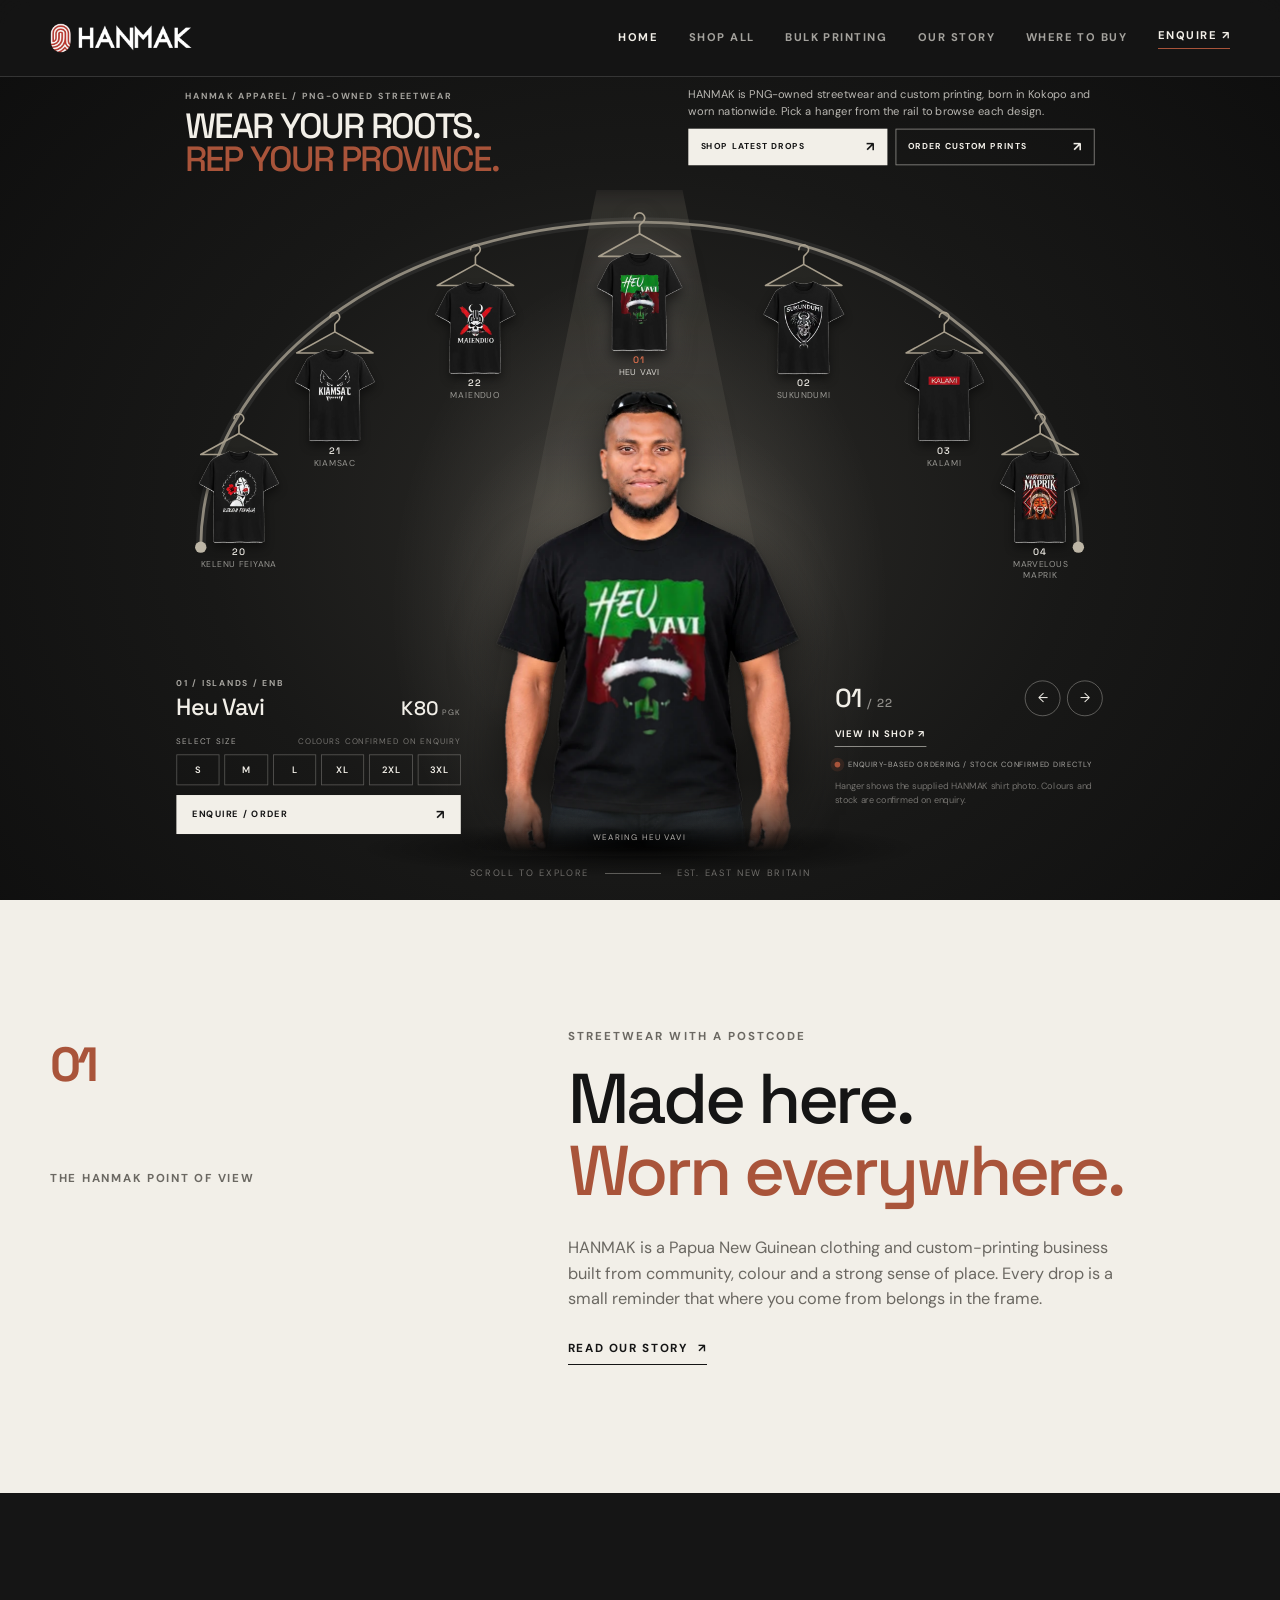
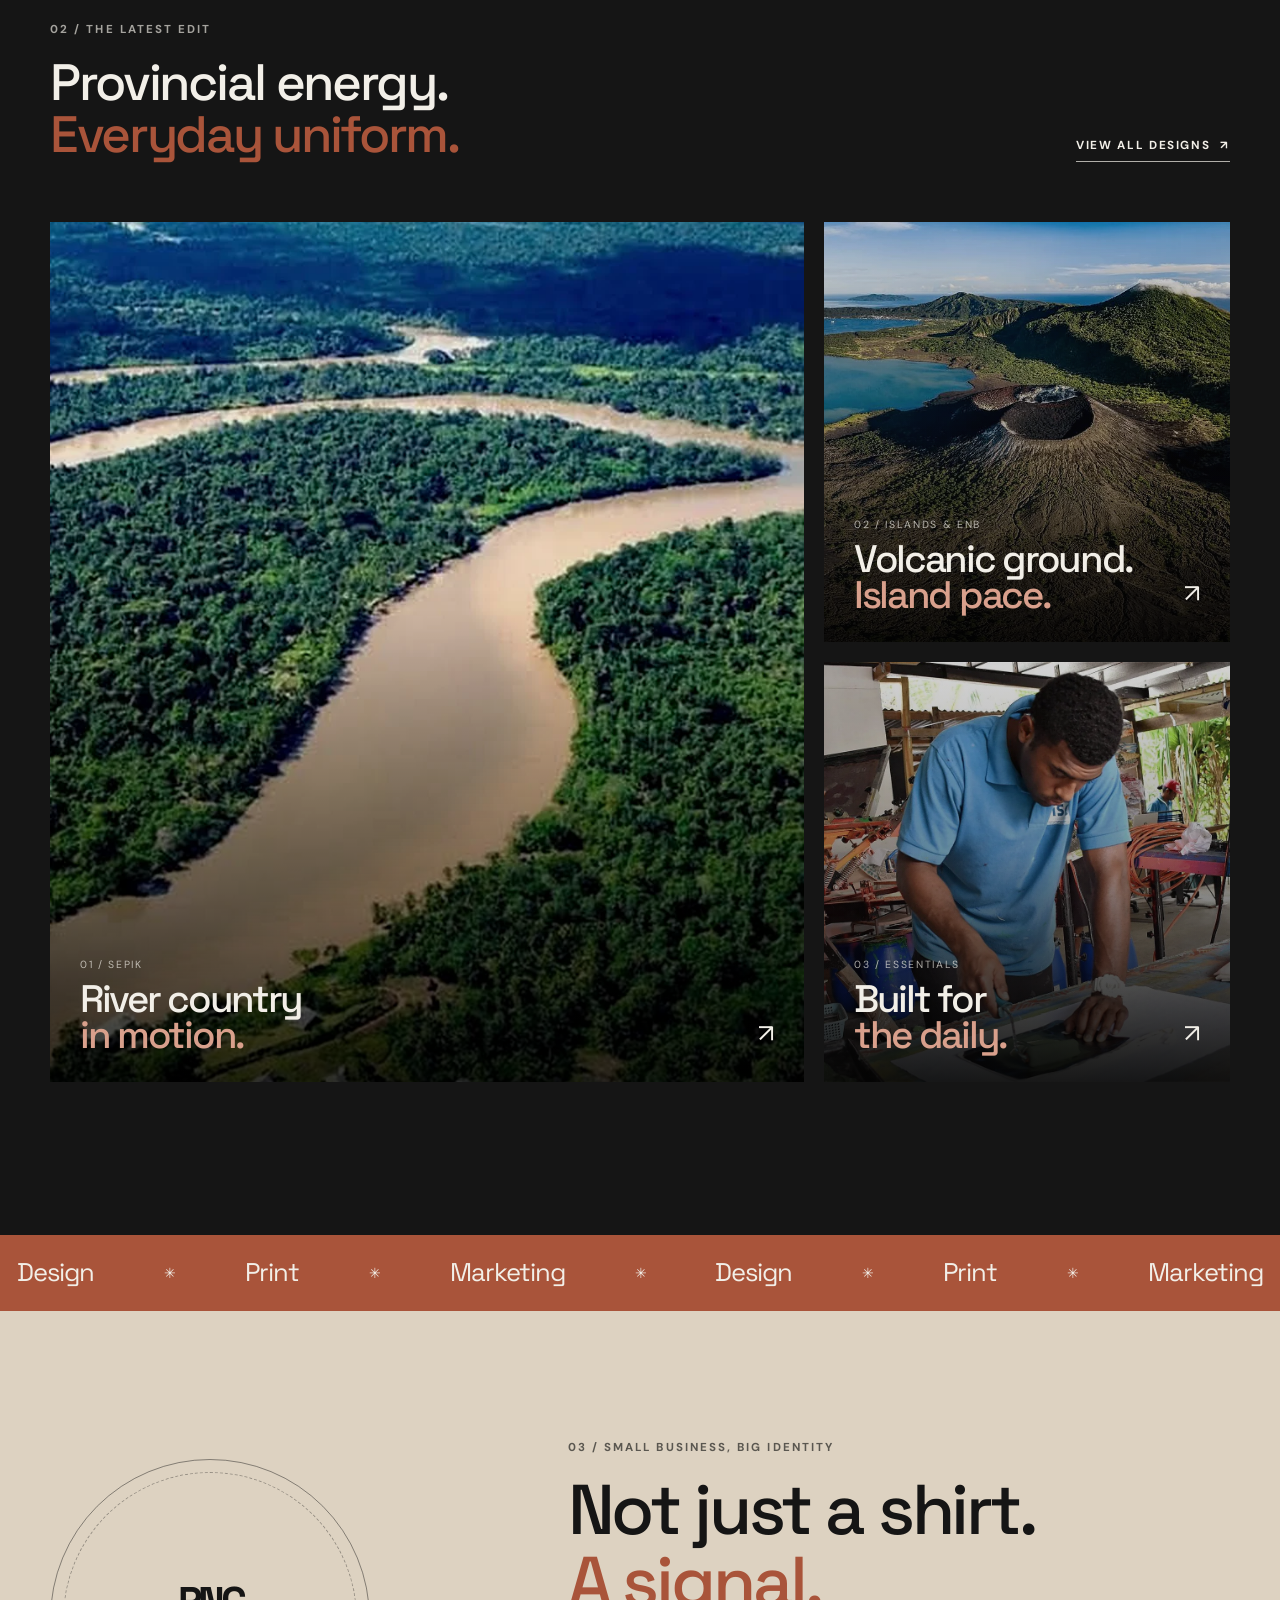
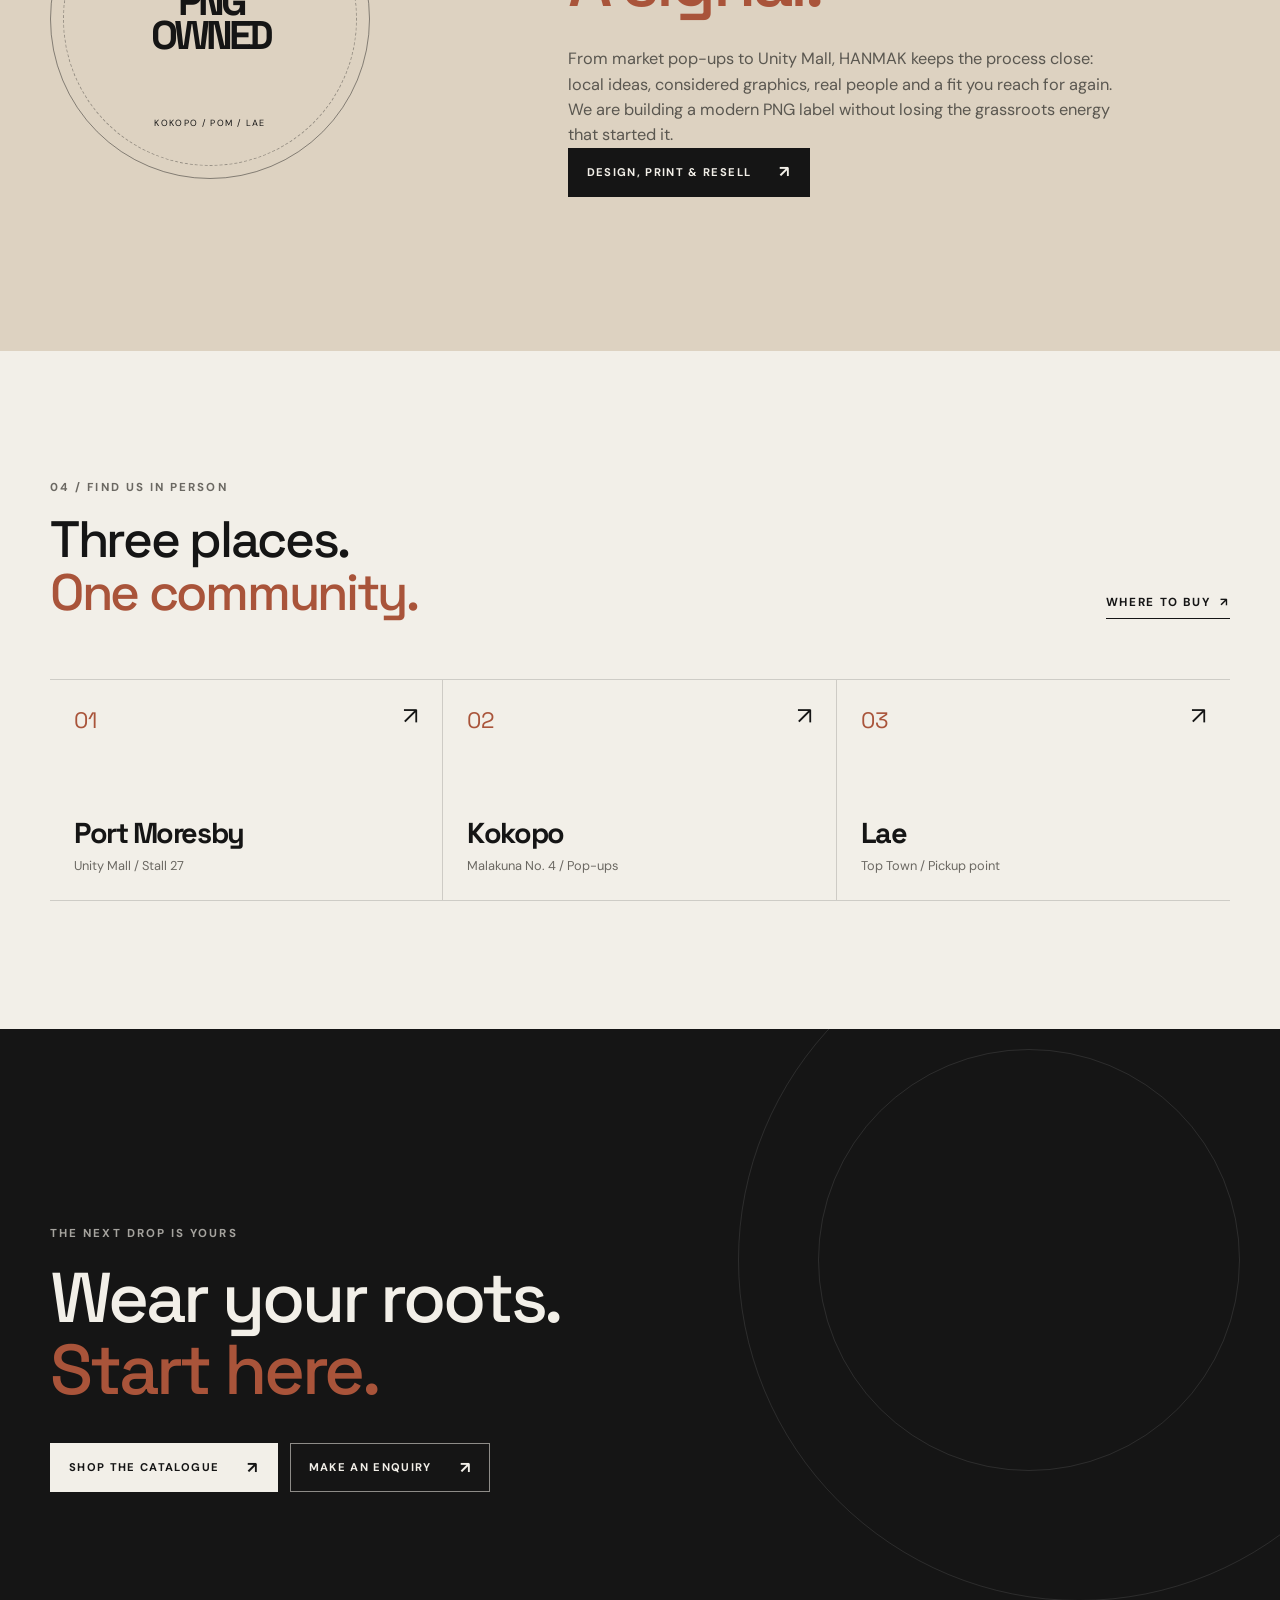
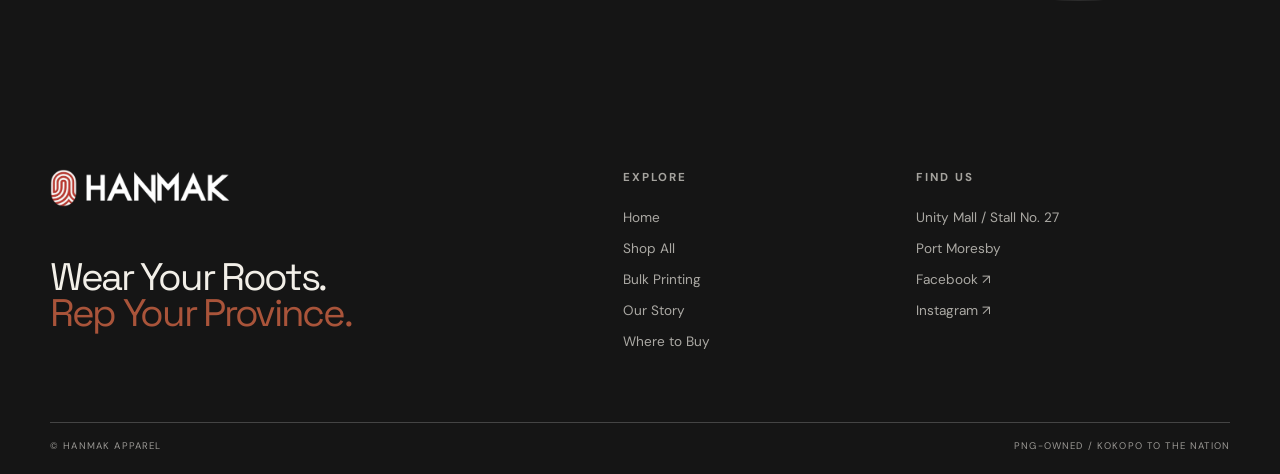
==== index.html @ 536da586 "Add files via upload" ====
<!doctype html>
<html lang="en">
<head>
  <meta charset="utf-8">
  <meta name="viewport" content="width=device-width, initial-scale=1">
  <title>HANMAK Apparel — Wear Your Roots</title>
  <meta name="description" content="HANMAK Apparel — PNG-owned streetwear and custom printing. Wear Your Roots. Rep Your Province.">
  <meta property="og:site_name" content="HANMAK Apparel"><meta property="og:type" content="website"><meta property="og:locale" content="en"><meta property="og:title" content="HANMAK Apparel — Wear Your Roots"><meta property="og:description" content="HANMAK Apparel — PNG-owned streetwear and custom printing. Wear Your Roots. Rep Your Province."><meta name="twitter:card" content="summary"><meta name="twitter:title" content="HANMAK Apparel — Wear Your Roots"><meta name="twitter:description" content="HANMAK Apparel — PNG-owned streetwear and custom printing. Wear Your Roots. Rep Your Province."><meta name="theme-color" content="#151515">
  <link rel="preconnect" href="https://fonts.googleapis.com">
  <link rel="preconnect" href="https://fonts.gstatic.com" crossorigin>
  <link href="https://fonts.googleapis.com/css2?family=DM+Sans:wght@400;500;600;700&family=Space+Grotesk:wght@400;500;600;700&display=swap" rel="stylesheet">
  <link rel="icon" type="image/png" href="images/hanmak-icon.png">
  <link rel="apple-touch-icon" href="images/hanmak-icon.png">
  <link rel="stylesheet" href="styles.css">
</head>
<body data-page="home">
  <div data-site-header></div>
  <main>
    <section class="sr-hero" data-sr-hero aria-labelledby="sr-title">
      <div class="sr-wrap">
        <div class="sr-stage">
          <div class="sr-top">
            <div class="sr-brand">
              <p class="eyebrow eyebrow-light">HANMAK Apparel / PNG-owned streetwear</p>
              <h1 id="sr-title" class="sr-title">Wear your roots.<em>Rep your province.</em></h1>
            </div>
            <div class="sr-intro">
              <p>HANMAK is PNG-owned streetwear and custom printing, born in Kokopo and worn nationwide. Pick a hanger from the rail to browse each design.</p>
              <div class="sr-ctas">
                <a class="button button-light" href="shop.html">Shop Latest Drops <span>↗</span></a>
                <a class="button button-ghost-light" href="services.html">Order Custom Prints <span>↗</span></a>
              </div>
            </div>
          </div>

          <div class="sr-room">
            <div class="sr-cone" aria-hidden="true"></div>
            <div class="sr-spot" data-sr-spot aria-hidden="true"></div>
            <svg class="sr-rail" viewBox="0 0 1200 820" aria-hidden="true" focusable="false"><path class="sr-rail-glow" d="M60 440A540 400 0 0 1 1140 440"/><path class="sr-rail-bar" d="M60 440A540 400 0 0 1 1140 440"/><circle cx="60" cy="440" r="7"/><circle cx="1140" cy="440" r="7"/></svg>
            <div class="sr-floor" aria-hidden="true"></div>
            <div class="sr-arch-frame" aria-hidden="true"></div>
            <div class="sr-arch" data-sr-arch>
              <img src="images/model/hanmak-model-front.webp" alt="HANMAK model standing in a plain black t-shirt" class="is-on is-top" width="900" height="957" fetchpriority="high" decoding="async">
              <img alt="" width="900" height="957" decoding="async">
              <svg class="sr-wear" data-sr-wear viewBox="0 0 900 957" preserveAspectRatio="xMidYMax meet" aria-hidden="true" focusable="false"><defs><mask id="sr-tee-mask" maskUnits="userSpaceOnUse" x="0" y="0" width="900" height="957"><image href="images/model/tee-mask.webp" x="0" y="0" width="900" height="957"/></mask></defs><g mask="url(#sr-tee-mask)"><rect data-sr-fill x="0" y="236" width="900" height="650" fill="#111"/><image data-sr-art x="0" y="0" width="560" height="641" preserveAspectRatio="xMidYMin meet"/></g><image href="images/model/tee-shade.webp" x="0" y="0" width="900" height="957" class="sr-wear-shade"/></svg>
              <div class="sr-arch-shade" aria-hidden="true"></div>
              <p class="sr-arch-caption" data-sr-caption>Editorial model / shirt preview pending</p>
            </div>

            <div class="sr-hangers" data-sr-hangers role="group" aria-label="HANMAK shirt rail. Use the left and right arrow keys to move between designs."></div>

            <div class="sr-panel" aria-live="polite">
              <p class="eyebrow eyebrow-light sr-panel-eyebrow"><span data-sr-number>01</span> / <span data-sr-category>ISLANDS / ENB</span></p>
              <div class="sr-panel-row"><h2 data-sr-name>Heu Vavi</h2><p class="sr-price"><strong data-sr-price>K80</strong><small>PGK</small></p></div>
              <div class="sr-sizes-head"><span id="sr-size-label">Select size</span><span class="sr-colour-note" data-sr-colours>Colours confirmed on enquiry</span></div>
              <div class="sr-sizes" data-sr-sizes role="group" aria-labelledby="sr-size-label">
                <button type="button" aria-pressed="false">S</button><button type="button" aria-pressed="false">M</button><button type="button" aria-pressed="false">L</button><button type="button" aria-pressed="false">XL</button><button type="button" aria-pressed="false">2XL</button><button type="button" aria-pressed="false">3XL</button>
              </div>
              <a class="button button-light sr-enquire" data-sr-enquire href="contact.html#enquiry">Enquire / Order <span>↗</span></a>
              <p class="sr-msg" data-sr-msg role="status"></p>
            </div>

            <div class="sr-side">
              <div class="sr-nav">
                <p class="sr-count"><b data-sr-count>01</b> / <span data-sr-total>22</span></p>
                <div class="sr-nav-buttons"><button type="button" data-sr-prev aria-label="Previous design">←</button><button type="button" data-sr-next aria-label="Next design">→</button></div>
              </div>
              <a class="text-link text-link-light sr-shoplink" data-sr-shop href="shop.html?filter=islands">View in shop <span>↗</span></a>
              <div class="showcase-status"><span class="status-dot"></span><span>Enquiry-based ordering / stock confirmed directly</span></div>
              <p class="sr-note" data-sr-note>Hanger shows the supplied HANMAK shirt photo. Colours and stock are confirmed on enquiry.</p>
            </div>
          </div>
        </div>
      </div>
      <div class="sr-scroll"><span>Scroll to explore</span><span class="sr-scroll-line"></span><span>Est. East New Britain</span></div>
    </section>

    <section class="section section-cream intro-section">
      <div class="container intro-grid">
        <div class="section-kicker reveal from-left"><span>01</span><span>THE HANMAK POINT OF VIEW</span></div>
        <div class="intro-copy reveal from-right">
          <p class="eyebrow">Streetwear with a postcode</p>
          <h2 class="display display-lg">Made here.<br><em>Worn everywhere.</em></h2>
          <p>HANMAK is a Papua New Guinean clothing and custom-printing business built from community, colour and a strong sense of place. Every drop is a small reminder that where you come from belongs in the frame.</p>
          <a class="text-link" href="story.html">Read our story <span>↗</span></a>
        </div>
      </div>
    </section>

    <section class="section section-ink collection-section">
      <div class="container">
        <div class="section-head reveal from-left">
          <div><p class="eyebrow eyebrow-light">02 / The latest edit</p><h2 class="display display-md light">Provincial energy.<br><em>Everyday uniform.</em></h2></div>
          <a class="text-link text-link-light" href="shop.html">View all designs <span>↗</span></a>
        </div>
        <div class="collection-grid">
          <a class="collection-card collection-card-large reveal from-left" href="shop.html?filter=sepik">
            <div class="collection-image image-collection" style="background-image:url('images/photos/sepik-river.webp');background-position:50% 50%"></div>
            <div class="collection-label"><span>01 / Sepik</span><strong>River country<br><em>in motion.</em></strong><span class="arrow">↗</span></div>
          </a>
          <a class="collection-card reveal from-right" href="shop.html?filter=islands">
            <div class="collection-image image-islands"></div>
            <div class="collection-label"><span>02 / Islands &amp; ENB</span><strong>Volcanic ground.<br><em>Island pace.</em></strong><span class="arrow">↗</span></div>
          </a>
          <a class="collection-card reveal from-right delay-1" href="shop.html?filter=everyday">
            <div class="collection-image image-everyday"></div>
            <div class="collection-label"><span>03 / Essentials</span><strong>Built for<br><em>the daily.</em></strong><span class="arrow">↗</span></div>
          </a>
        </div>
      </div>
    </section>

    <section class="service-ribbon" aria-label="HANMAK services">
      <div class="service-ribbon-track"><span>Design</span><i>✳</i><span>Print</span><i>✳</i><span>Marketing</span><i>✳</i><span>Design</span><i>✳</i><span>Print</span><i>✳</i><span>Marketing</span></div>
    </section>

    <section class="section section-sand manifesto-section">
      <div class="container manifesto-grid">
        <div class="manifesto-stamp reveal from-left"><span>PNG<br>OWNED</span><small>KOKOPO / POM / LAE</small></div>
        <div class="manifesto-copy reveal from-right"><p class="eyebrow">03 / Small business, big identity</p><h2 class="display display-lg">Not just a shirt.<br><em>A signal.</em></h2><p>From market pop-ups to Unity Mall, HANMAK keeps the process close: local ideas, considered graphics, real people and a fit you reach for again. We are building a modern PNG label without losing the grassroots energy that started it.</p><a class="button button-dark" href="services.html">Design, print &amp; resell <span>↗</span></a></div>
      </div>
    </section>

    <section class="section section-cream locations-preview">
      <div class="container">
        <div class="section-head reveal from-left"><div><p class="eyebrow">04 / Find us in person</p><h2 class="display display-md">Three places.<br><em>One community.</em></h2></div><a class="text-link" href="contact.html">Where to buy <span>↗</span></a></div>
        <div class="location-strip">
          <a href="contact.html#port-moresby" class="location-tile reveal from-left"><span class="location-number">01</span><strong>Port Moresby</strong><small>Unity Mall / Stall 27</small><span class="arrow">↗</span></a>
          <a href="contact.html#kokopo" class="location-tile reveal from-left delay-1"><span class="location-number">02</span><strong>Kokopo</strong><small>Malakuna No. 4 / Pop-ups</small><span class="arrow">↗</span></a>
          <a href="contact.html#lae" class="location-tile reveal from-left delay-2"><span class="location-number">03</span><strong>Lae</strong><small>Top Town / Pickup point</small><span class="arrow">↗</span></a>
        </div>
      </div>
    </section>

    <section class="cta-band">
      <div class="cta-band-noise"></div><div class="container cta-band-inner"><p class="eyebrow eyebrow-light reveal from-left">The next drop is yours</p><h2 class="display display-lg light reveal from-left delay-1">Wear your roots.<br><em>Start here.</em></h2><div class="hero-actions reveal from-left delay-2"><a class="button button-light" href="shop.html">Shop the catalogue <span>↗</span></a><a class="button button-ghost-light" href="contact.html#enquiry">Make an enquiry <span>↗</span></a></div></div>
    </section>
  </main>
  <div data-site-footer></div>
  <script src="script.js"></script>
</body>
</html>
---- styles.css ----
:root{--ink:#151515;--ink-soft:#232323;--cream:#f2efe8;--sand:#ddd2c1;--paper:#faf8f4;--muted:#726f69;--line:rgba(21,21,21,.16);--line-light:rgba(255,255,255,.2);--rust:#a9543a;--olive:#9ca687;--shadow:0 22px 60px rgba(17,17,17,.12);--sans:'DM Sans',Arial,sans-serif;--display:'Space Grotesk',Arial,sans-serif}*{box-sizing:border-box}html{scroll-behavior:smooth}body{margin:0;background:var(--cream);color:var(--ink);font-family:var(--sans);font-size:16px;line-height:1.55}body.no-scroll{overflow:hidden}a{color:inherit;text-decoration:none}button,input,textarea{font:inherit}button{cursor:pointer}p,h1,h2,h3{margin:0}h1,h2,h3{font-family:var(--display);line-height:1.02;letter-spacing:-.045em}.container{width:min(1180px,calc(100% - 64px));margin:0 auto}.section{padding:clamp(80px,10vw,150px) 0;overflow:hidden}.section-cream{background:var(--cream)}.section-sand{background:var(--sand)}.section-ink{background:var(--ink);color:var(--cream)}.light{color:var(--cream)}.display{font-family:var(--display);font-weight:500}.display em{font-style:normal;color:var(--rust)}.display-xl{font-size:clamp(3.4rem,8.2vw,7.8rem);line-height:.91}.display-lg{font-size:clamp(3rem,5.5vw,5.8rem)}.display-md{font-size:clamp(2.4rem,4vw,4.4rem)}.display-sm{font-size:clamp(2.1rem,3vw,3.3rem)}.eyebrow{font-size:.72rem;text-transform:uppercase;letter-spacing:.18em;font-weight:700;color:var(--muted)}.eyebrow-light{color:rgba(242,239,232,.65)}.section-kicker{display:flex;flex-direction:column;justify-content:space-between;height:160px;font-size:.72rem;text-transform:uppercase;letter-spacing:.15em;font-weight:700;color:var(--muted)}.section-kicker span:first-child{font-family:var(--display);font-size:3rem;letter-spacing:-.08em;color:var(--rust)}.button{display:inline-flex;align-items:center;justify-content:space-between;gap:28px;border:1px solid transparent;padding:15px 18px;min-width:190px;text-transform:uppercase;font-size:.7rem;font-weight:700;letter-spacing:.12em;transition:transform .3s ease,background .3s ease,color .3s ease,border-color .3s ease}.button span{font-size:1rem;line-height:0}.button:hover{transform:translateY(-3px)}.button-light{background:var(--cream);color:var(--ink)}.button-light:hover{background:#fff}.button-dark{background:var(--ink);color:var(--cream)}.button-dark:hover{background:var(--rust)}.button-ghost-light{color:var(--cream);border-color:rgba(242,239,232,.55)}.button-ghost-light:hover{background:var(--cream);color:var(--ink)}.text-link{display:inline-flex;align-items:center;gap:10px;margin-top:28px;font-size:.73rem;text-transform:uppercase;letter-spacing:.14em;font-weight:700;border-bottom:1px solid var(--ink);padding-bottom:7px;transition:gap .25s ease,color .25s ease}.text-link:hover{gap:16px;color:var(--rust)}.text-link-light{border-color:rgba(242,239,232,.7);color:var(--cream)}.site-header{position:fixed;z-index:20;inset:0 0 auto;background:rgba(21,21,21,.92);color:var(--cream);backdrop-filter:blur(16px);border-bottom:1px solid rgba(255,255,255,.14)}.header-inner{height:76px;display:flex;align-items:center;justify-content:space-between}.brand{display:inline-flex;align-items:center;gap:12px}.brand-logo{width:30px;height:30px;display:block;object-fit:cover}.brand-mark{width:30px;height:30px;border:1px solid currentColor;display:grid;place-items:center;font-family:var(--display);font-size:11px;line-height:1;position:relative}.brand-mark:before{content:'';position:absolute;width:7px;height:7px;background:var(--rust);top:-4px;right:-4px}.brand-word{font-family:var(--display);font-weight:700;letter-spacing:.16em;font-size:1rem}.brand-sub{display:block;font-size:.52rem;letter-spacing:.19em;color:rgba(242,239,232,.6);margin-top:-3px}.primary-nav{display:flex;align-items:center;gap:clamp(16px,2.4vw,34px);font-size:.7rem;text-transform:uppercase;letter-spacing:.13em;font-weight:700}.primary-nav a{color:rgba(242,239,232,.65);transition:color .2s ease}.primary-nav a:hover,.primary-nav a.is-active{color:var(--cream)}.header-cta{border-bottom:1px solid var(--rust)!important;color:var(--cream)!important;padding-bottom:4px}.menu-toggle{display:none;background:none;border:0;color:var(--cream);text-transform:uppercase;letter-spacing:.13em;font-size:.65rem;font-weight:700}.hero{position:relative;min-height:100vh;display:flex;align-items:center;color:var(--cream);overflow:hidden;background:var(--ink)}.hero-media,.story-mast-image{position:absolute;inset:-4%;background-image:var(--image);background-size:cover;background-position:center;transform:scale(1.06);will-change:transform}.hero-overlay{position:absolute;inset:0;background:linear-gradient(90deg,rgba(17,17,17,.88) 0%,rgba(17,17,17,.52) 45%,rgba(17,17,17,.16) 100%)}.hero-content{position:relative;padding-top:85px;z-index:1}.hero-content .display{max-width:920px;margin-top:22px}.hero-copy{max-width:450px;margin-top:28px;color:rgba(242,239,232,.8);font-size:1rem}.hero-actions{display:flex;gap:12px;flex-wrap:wrap;margin-top:36px}.hero-meta{position:absolute;bottom:34px;left:50%;transform:translateX(-50%);display:flex;align-items:center;justify-content:space-between;text-transform:uppercase;letter-spacing:.13em;font-size:.63rem;color:rgba(242,239,232,.65);z-index:2}.scroll-line{display:block;width:70px;height:1px;background:rgba(242,239,232,.6);margin:0 12px}.intro-grid,.manifesto-grid,.story-intro-grid,.story-split-grid,.story-now-grid,.community-grid,.process-grid,.contact-details-grid,.enquiry-grid{display:grid;grid-template-columns:1fr 1.7fr;gap:clamp(50px,10vw,150px)}.intro-copy{max-width:700px}.intro-copy h2,.manifesto-copy h2{margin-top:18px}.intro-copy p:not(.eyebrow),.manifesto-copy p:not(.eyebrow),.story-copy p,.community-copy p,.section-intro{max-width:550px;margin-top:28px;color:var(--muted);font-size:1.02rem}.collection-section{padding-bottom:clamp(100px,12vw,180px)}.section-head{display:flex;align-items:end;justify-content:space-between;gap:40px;margin-bottom:60px}.section-head .display{margin-top:18px}.collection-grid{display:grid;grid-template-columns:1.3fr .7fr;gap:20px}.collection-card{min-height:420px;position:relative;overflow:hidden;background:#393b35;color:var(--cream)}.collection-card-large{grid-row:span 2;min-height:860px}.collection-image{position:absolute;inset:0;background-size:cover;background-position:center;transition:transform .8s cubic-bezier(.2,.65,.3,1)}.collection-card:hover .collection-image{transform:scale(1.05)}.image-collection{background-position:center}.image-islands{background:linear-gradient(180deg,rgba(15,15,15,.1),rgba(15,15,15,.45)),url('images/photos/tavurvur-volcano.webp') 50% 45%/cover}.image-everyday{background:linear-gradient(180deg,rgba(15,15,15,.08),rgba(15,15,15,.5)),url('images/photos/screen-printing.webp') 50% 30%/cover}.collection-card:after{content:'';position:absolute;inset:0;background:linear-gradient(180deg,transparent 45%,rgba(0,0,0,.8))}.collection-label{position:absolute;z-index:1;left:30px;right:30px;bottom:28px;display:grid;grid-template-columns:1fr auto;gap:8px}.collection-label span:first-child{grid-column:1/-1;text-transform:uppercase;font-size:.65rem;letter-spacing:.16em;color:rgba(242,239,232,.7)}.collection-label strong{font-family:var(--display);font-weight:500;font-size:clamp(1.8rem,3vw,3rem);line-height:.95;letter-spacing:-.06em}.collection-label em{font-style:normal;color:#d9a08c}.collection-label .arrow{font-size:1.6rem;align-self:end}.service-ribbon{overflow:hidden;background:var(--rust);color:var(--cream);white-space:nowrap;padding:18px 0}.service-ribbon-track{display:flex;align-items:center;justify-content:space-around;gap:35px;min-width:100%;font-family:var(--display);font-size:clamp(1.25rem,2vw,2rem);letter-spacing:-.04em}.service-ribbon i{font-family:var(--sans);font-style:normal;font-size:.9rem}.manifesto-section{padding-bottom:clamp(100px,12vw,180px)}.manifesto-stamp{height:320px;aspect-ratio:1;border:1px solid rgba(21,21,21,.45);border-radius:50%;display:grid;place-items:center;text-align:center;position:relative;transform:rotate(-8deg);margin-top:20px}.manifesto-stamp:after{content:'';position:absolute;inset:12px;border:1px dashed rgba(21,21,21,.35);border-radius:50%}.manifesto-stamp span{font-family:var(--display);font-size:2.5rem;font-weight:700;line-height:.85;letter-spacing:-.1em}.manifesto-stamp small{position:absolute;bottom:47px;font-size:.56rem;letter-spacing:.15em}.location-strip{display:grid;grid-template-columns:repeat(3,1fr);border-top:1px solid var(--line);border-bottom:1px solid var(--line)}.location-tile{min-height:200px;padding:24px;display:grid;grid-template-columns:1fr auto;align-content:space-between;border-right:1px solid var(--line);transition:background .3s ease,color .3s ease}.location-tile:last-child{border-right:0}.location-tile:hover{background:var(--ink);color:var(--cream)}.location-number{color:var(--rust);font-family:var(--display);font-size:1.4rem}.location-tile strong{font-family:var(--display);font-size:1.8rem;letter-spacing:-.05em}.location-tile small{color:var(--muted);font-size:.8rem}.location-tile:hover small{color:rgba(242,239,232,.65)}.location-tile .arrow{font-size:1.5rem}.cta-band{background:var(--ink);color:var(--cream);position:relative;overflow:hidden;min-height:660px;display:flex;align-items:center}.cta-band:before,.cta-band:after{content:'';position:absolute;border:1px solid rgba(255,255,255,.1);border-radius:50%}.cta-band:before{width:680px;height:680px;right:-140px;top:-110px}.cta-band:after{width:420px;height:420px;right:40px;top:20px}.cta-band-inner{position:relative;z-index:1}.cta-band .display{margin-top:20px}.page-hero{padding:clamp(150px,18vw,250px) 0 90px;min-height:520px}.page-hero-inner{display:grid;grid-template-columns:1.5fr .7fr;align-items:end;gap:70px}.page-hero .display{margin-top:24px}.page-hero-copy{max-width:350px;color:rgba(242,239,232,.67);font-size:1.05rem}.services-hero .page-hero-copy{color:var(--muted)}.shop-section{padding-top:80px}.shop-toolbar{display:flex;justify-content:space-between;align-items:start;gap:40px;border-bottom:1px solid var(--line);padding-bottom:24px;margin-bottom:50px}.filter-list{display:flex;flex-wrap:wrap;gap:10px}.filter-button{background:none;border:0;border-bottom:1px solid transparent;padding:0 0 7px;color:var(--muted);font-size:.72rem;text-transform:uppercase;letter-spacing:.11em;font-weight:700;margin-right:18px}.filter-button.is-active,.filter-button:hover{color:var(--ink);border-color:var(--rust)}.catalog-note{font-size:.68rem;text-transform:uppercase;letter-spacing:.12em;color:var(--muted);white-space:nowrap}.product-grid{display:grid;grid-template-columns:repeat(4,1fr);gap:32px 18px}.product-card{animation:cardIn .6s both}.product-visual{position:relative;aspect-ratio:4/5;background:#ded8cf;overflow:hidden;display:grid;place-items:center}.product-visual:before{content:'';width:56%;height:70%;background:linear-gradient(145deg,#3d3d3b,#151515 72%);clip-path:polygon(25% 7%,75% 7%,84% 20%,100% 30%,89% 47%,81% 39%,81% 96%,19% 96%,19% 39%,11% 47%,0 30%,16% 20%);filter:drop-shadow(18px 18px 12px rgba(0,0,0,.18));transition:transform .5s ease}.product-card:hover .product-visual:before{transform:rotate(-4deg) scale(1.06)}.product-art-note{position:absolute;top:12px;left:12px;right:12px;display:flex;justify-content:space-between;text-transform:uppercase;font-size:.55rem;letter-spacing:.12em;color:rgba(21,21,21,.6)}.product-art-note span:last-child{color:var(--rust)}.product-number{position:absolute;bottom:12px;left:12px;font-family:var(--display);font-size:3rem;line-height:.7;color:rgba(242,239,232,.18);letter-spacing:-.1em}.product-info{padding:14px 0 0;display:flex;justify-content:space-between;gap:10px}.product-info h3{font-size:1.25rem;font-weight:500}.product-info p{font-size:.77rem;color:var(--muted);margin-top:4px}.product-price{font-family:var(--display);font-size:1.25rem;white-space:nowrap}.product-cta{margin-top:16px;font-size:.62rem;text-transform:uppercase;letter-spacing:.13em;font-weight:700;border-bottom:1px solid var(--ink);padding-bottom:5px;display:inline-block}.freight-note{margin-top:90px;padding:24px 0;border-top:1px solid var(--line);display:grid;grid-template-columns:45px 1fr;gap:20px;align-items:start}.note-mark{font-size:1.7rem;color:var(--rust)}.freight-note p{max-width:730px;color:var(--muted);font-size:.9rem}.freight-note strong{display:block;color:var(--ink);font-family:var(--display);font-size:1.15rem;margin-bottom:4px}.modal{position:fixed;inset:0;z-index:50;display:none;align-items:center;justify-content:center;padding:22px}.modal.is-open{display:flex}.modal-backdrop{position:absolute;inset:0;background:rgba(14,14,14,.78);backdrop-filter:blur(12px)}.modal-panel{position:relative;z-index:1;max-width:1040px;width:100%;max-height:calc(100vh - 44px);overflow:auto;background:var(--cream);box-shadow:var(--shadow)}.modal-close{position:absolute;right:16px;top:12px;border:0;background:none;font-size:2rem;z-index:2;color:var(--ink)}.modal-product{display:grid;grid-template-columns:1fr 1fr;min-height:630px}.modal-visual{min-height:580px;background:#d8d2c8;display:grid;place-items:center;position:relative;overflow:hidden}.modal-visual:before{content:'';width:55%;height:74%;background:linear-gradient(145deg,#50504d,#151515 72%);clip-path:polygon(25% 7%,75% 7%,84% 20%,100% 30%,89% 47%,81% 39%,81% 96%,19% 96%,19% 39%,11% 47%,0 30%,16% 20%);filter:drop-shadow(25px 28px 20px rgba(0,0,0,.18));transform:rotate(-5deg)}.modal-image-caption{position:absolute;left:24px;right:24px;bottom:22px;display:flex;justify-content:space-between;font-size:.65rem;text-transform:uppercase;letter-spacing:.12em;color:rgba(21,21,21,.65)}.modal-details{padding:58px 48px 40px;display:flex;flex-direction:column}.modal-details .eyebrow{margin-bottom:15px}.modal-details h2{font-size:clamp(2.6rem,4vw,4.4rem);font-weight:500}.modal-price{font-family:var(--display);font-size:1.4rem;margin-top:16px}.modal-description{color:var(--muted);font-size:.9rem;margin:26px 0}.option-group{border-top:1px solid var(--line);padding-top:18px;margin-top:2px}.option-group label{display:block;font-size:.65rem;text-transform:uppercase;letter-spacing:.14em;font-weight:700;margin-bottom:12px}.option-buttons{display:flex;gap:7px;flex-wrap:wrap}.option-button{border:1px solid var(--line);background:transparent;padding:9px 11px;font-size:.75rem;min-width:42px}.option-button.is-selected,.option-button:hover{background:var(--ink);color:var(--cream);border-color:var(--ink)}.modal-details .button{margin-top:auto;width:100%}.modal-honesty{font-size:.68rem;color:var(--muted);margin-top:15px}.service-list-section{padding-bottom:110px}.service-cards{display:grid;grid-template-columns:repeat(3,1fr);border-top:1px solid var(--line);border-left:1px solid var(--line)}.service-card{min-height:230px;padding:28px;border-right:1px solid var(--line);border-bottom:1px solid var(--line);transition:background .3s ease,transform .3s ease}.service-card:hover{background:var(--paper);transform:translateY(-5px)}.service-card span{font-family:var(--display);font-size:1.4rem;color:var(--rust)}.service-card h3{font-size:1.5rem;margin-top:45px}.service-card p{font-size:.88rem;color:var(--muted);margin-top:13px;max-width:260px}.reseller-section{padding:clamp(90px,11vw,150px) 0}.reseller-grid{display:grid;grid-template-columns:1.2fr .8fr;gap:80px;align-items:end}.reseller-copy p:not(.eyebrow){max-width:500px;color:rgba(242,239,232,.65);margin-top:26px}.province-list{border-top:1px solid var(--line-light);display:flex;flex-direction:column}.province-list span{font-size:.68rem;text-transform:uppercase;letter-spacing:.14em;color:rgba(242,239,232,.55);padding:15px 0}.province-list strong{font-family:var(--display);font-weight:500;font-size:clamp(1.8rem,3vw,3rem);letter-spacing:-.06em;border-top:1px solid var(--line-light);padding:13px 0}.process-section{padding-bottom:120px}.process-steps{border-top:1px solid var(--line)}.process-steps>div{display:grid;grid-template-columns:50px 1fr;gap:20px;padding:22px 0;border-bottom:1px solid var(--line)}.process-steps span{font-family:var(--display);color:var(--rust);font-size:1.4rem}.process-steps p{color:var(--muted);max-width:480px}.process-steps strong{display:block;color:var(--ink);font-family:var(--display);font-size:1.2rem;margin-bottom:4px}.forms-section{padding-top:20px}.forms-grid{display:grid;grid-template-columns:1fr 1fr;gap:20px}.form-panel{padding:42px;background:var(--paper)}.form-panel-dark{background:var(--ink);color:var(--cream)}.form-panel .display{margin-top:14px}.form-intro{color:var(--muted);font-size:.85rem;max-width:420px;margin:22px 0 30px}.form-panel-dark .form-intro{color:rgba(242,239,232,.65)}form{display:flex;flex-direction:column;gap:16px}label{display:flex;flex-direction:column;gap:7px;font-size:.65rem;text-transform:uppercase;letter-spacing:.14em;font-weight:700}input,textarea{width:100%;border:0;border-bottom:1px solid var(--line);background:transparent;color:inherit;padding:10px 0;outline:0;resize:vertical;font-size:.95rem;text-transform:none;letter-spacing:0;font-weight:400}input:focus,textarea:focus{border-color:var(--rust)}.form-panel-dark input,.form-panel-dark textarea{border-color:var(--line-light)}.form-panel .button{align-self:flex-start;margin-top:8px}.form-feedback{font-size:.78rem;color:var(--rust);min-height:20px}.form-panel-dark .form-feedback{color:#d9a08c}.story-mast{position:relative;min-height:82vh;display:flex;align-items:end;color:var(--cream);overflow:hidden;background:var(--ink)}.story-mast-image{background-size:cover;background-position:center 43%}.story-mast-overlay{position:absolute;inset:0;background:linear-gradient(0deg,rgba(17,17,17,.82),rgba(17,17,17,.1) 70%)}.story-mast-content{position:relative;padding-bottom:90px;z-index:1}.story-mast .display{margin-top:22px}.story-intro{padding-bottom:110px}.story-lead{max-width:700px}.lead-copy{font-family:var(--display);font-size:clamp(1.8rem,3.2vw,3.3rem);line-height:1.05;letter-spacing:-.055em}.story-lead p:not(.lead-copy){max-width:500px;margin-top:35px;color:var(--muted)}.story-quote{position:relative;padding-top:42px}.quote-mark{position:absolute;top:-18px;left:-8px;color:var(--rust);font-family:Georgia,serif;font-size:9rem;line-height:1}.story-quote p{position:relative;font-family:var(--display);font-size:clamp(2rem,3.5vw,3.7rem);line-height:1;letter-spacing:-.06em;max-width:600px}.story-copy{padding-top:30px}.story-now{padding:clamp(100px,13vw,180px) 0}.story-now-copy p:not(.eyebrow){max-width:490px;color:rgba(242,239,232,.68);margin-top:28px}.story-stat{border:1px solid var(--line-light);padding:38px;min-height:280px;display:flex;flex-direction:column;justify-content:space-between;transform:rotate(3deg)}.story-stat span,.story-stat small{text-transform:uppercase;letter-spacing:.15em;font-size:.65rem;color:rgba(242,239,232,.58)}.story-stat strong{font-family:var(--display);font-weight:500;font-size:clamp(3.2rem,6vw,6.2rem);line-height:.83;letter-spacing:-.09em}.community-section{padding-bottom:170px}.community-mark{height:360px;aspect-ratio:1;border-radius:50%;background:var(--rust);color:var(--cream);display:grid;place-items:center;text-align:center;transform:rotate(8deg);font-family:var(--display);font-size:2.1rem;line-height:.9;font-weight:700;letter-spacing:-.08em}.locations-section{padding-bottom:120px}.locations-grid{display:grid;grid-template-columns:1.1fr .9fr .9fr;gap:18px}.location-card{min-height:395px;padding:26px;background:var(--paper);display:flex;flex-direction:column}.location-card-feature{background:var(--ink);color:var(--cream)}.location-card-top{display:flex;justify-content:space-between;text-transform:uppercase;font-size:.63rem;letter-spacing:.13em;color:var(--muted)}.location-card-feature .location-card-top{color:rgba(242,239,232,.58)}.location-card h3{font-size:clamp(2.4rem,3vw,3.6rem);font-weight:500;margin-top:auto}.location-card h3 em{font-style:normal;color:var(--rust)}.location-card p{color:var(--muted);font-size:.9rem;margin-top:18px;max-width:260px}.location-card-feature p{color:rgba(242,239,232,.67)}.hours{display:grid;grid-template-columns:1fr auto;gap:5px 15px;border-top:1px solid var(--line-light);padding-top:18px;margin-top:28px;font-size:.78rem}.hours span{color:rgba(242,239,232,.58)}.hours strong{font-weight:500}.location-card:not(.location-card-feature) .text-link{align-self:flex-start;margin-top:auto}.contact-details{padding:110px 0}.contact-details-grid{align-items:start}.contact-details-grid>div>p:not(.eyebrow){font-family:var(--display);font-size:1.3rem;line-height:1.25;margin-top:28px}.social-panel{border-top:1px solid var(--line)}.social-link{display:grid;grid-template-columns:1fr 1fr auto;align-items:center;border-bottom:1px solid var(--line);padding:20px 0}.social-link span:first-child{font-size:.65rem;text-transform:uppercase;letter-spacing:.14em;color:var(--muted)}.social-link strong{font-family:var(--display);font-size:1.35rem;font-weight:500}.social-note{font-size:.75rem;color:var(--muted);margin-top:22px}.enquiry-section{padding-top:110px}.enquiry-grid{align-items:start}.reveal{opacity:0;transform:translateY(35px);transition:opacity .8s ease,transform .8s cubic-bezier(.2,.75,.25,1)}.reveal.from-left{transform:translateX(-38px)}.reveal.from-right{transform:translateX(38px)}.reveal.is-visible{opacity:1;transform:none}.delay-1{transition-delay:.12s}.delay-2{transition-delay:.22s}.delay-3{transition-delay:.32s}@keyframes cardIn{from{opacity:0;transform:translateY(20px)}to{opacity:1;transform:none}}@media(max-width:900px){.container{width:min(100% - 40px,680px)}.primary-nav{position:absolute;top:76px;left:0;right:0;background:var(--ink);padding:24px 20px 30px;display:none;flex-direction:column;align-items:flex-start;border-bottom:1px solid var(--line-light)}.primary-nav.is-open{display:flex}.primary-nav a{font-size:.8rem}.menu-toggle{display:block}.intro-grid,.manifesto-grid,.story-intro-grid,.story-split-grid,.story-now-grid,.community-grid,.process-grid,.contact-details-grid,.enquiry-grid{grid-template-columns:1fr;gap:40px}.section-kicker{height:auto;gap:10px}.section-kicker span:first-child{font-size:2rem}.collection-card-large{min-height:630px}.collection-grid{grid-template-columns:1fr 1fr}.location-strip{grid-template-columns:1fr}.location-tile{border-right:0;border-bottom:1px solid var(--line)}.location-tile:last-child{border-bottom:0}.page-hero-inner{grid-template-columns:1fr;gap:30px}.product-grid{grid-template-columns:repeat(3,1fr)}.service-cards{grid-template-columns:repeat(2,1fr)}.reseller-grid{grid-template-columns:1fr;gap:50px}.forms-grid{grid-template-columns:1fr}.locations-grid{grid-template-columns:1fr 1fr}.location-card-feature{grid-column:1/-1}.community-mark{margin:0 auto}.modal-product{grid-template-columns:1fr}.modal-visual{min-height:360px}.modal-details{padding:34px 28px 30px}.modal-details .button{margin-top:30px}}@media(max-width:560px){body{font-size:15px}.container{width:calc(100% - 32px)}.header-inner{height:68px}.site-header{background:rgba(21,21,21,.96)}.primary-nav{top:68px}.brand-word{font-size:.9rem}.brand-sub{display:none}.hero-content{padding-top:60px}.hero-meta{bottom:22px;font-size:.55rem}.hero-meta span:last-child{display:none}.scroll-line{width:35px}.hero-actions{flex-direction:column;align-items:stretch}.button{width:100%;min-width:0}.section-head{align-items:start;flex-direction:column;margin-bottom:40px}.collection-grid{display:block}.collection-card,.collection-card-large{min-height:440px;margin-bottom:14px}.manifesto-stamp{height:240px;margin:0 auto}.display-xl{font-size:clamp(3rem,15vw,5rem)}.display-lg{font-size:clamp(2.8rem,12vw,4.4rem)}.display-md{font-size:clamp(2.4rem,11vw,3.4rem)}.shop-toolbar{display:block}.filter-list{gap:12px 0}.filter-button{margin-right:14px}.catalog-note{margin-top:22px}.product-grid{grid-template-columns:repeat(2,1fr);gap:28px 12px}.product-info{display:block}.product-price{display:block;margin-top:6px}.product-visual{aspect-ratio:4/4.8}.product-art-note{font-size:.48rem;display:block}.product-art-note span{display:block}.product-art-note span+span{margin-top:3px}.freight-note{margin-top:60px;grid-template-columns:30px 1fr}.service-cards{grid-template-columns:1fr}.service-card{min-height:190px}.service-card h3{margin-top:28px}.province-list strong{font-size:2.2rem}.story-mast{min-height:75vh}.story-mast-content{padding-bottom:55px}.story-stat{min-height:230px}.community-mark{height:280px;font-size:1.7rem}.locations-grid{grid-template-columns:1fr}.location-card-feature{grid-column:auto}.location-card{min-height:330px}.social-link{grid-template-columns:1fr auto;gap:5px}.social-link strong{grid-column:1}.social-link span:last-child{grid-column:2;grid-row:1/3}.modal{padding:0}.modal-panel{max-height:100vh;height:100%;overflow:auto}.modal-visual{min-height:300px}.modal-details h2{font-size:3rem}}
@media(prefers-reduced-motion:reduce){html{scroll-behavior:auto}.reveal,.reveal.from-left,.reveal.from-right{opacity:1;transform:none;transition:none}.hero-media,.story-mast-image{transform:none}.button,.collection-image,.service-card{transition:none}}.status-dot{width:7px;height:7px;border-radius:50%;background:var(--rust);box-shadow:0 0 0 5px rgba(169,84,58,.16);flex:none}
/* Homepage showroom hero: semicircular hanger rail around a central model */
.sr-hero{--s:1;position:relative;min-height:100svh;padding:84px 0 14px;background:radial-gradient(ellipse at 50% 58%,#2b2a27 0,#181817 48%,#0d0d0d 100%);color:var(--cream);overflow:hidden;isolation:isolate}
.sr-wrap{position:relative;width:calc(1200px*var(--s));height:calc(950px*var(--s));margin:0 auto}
.sr-stage{position:absolute;left:0;top:0;width:1200px;height:950px;transform:scale(var(--s));transform-origin:0 0}
.sr-top{position:absolute;left:0;top:0;width:1200px;height:120px}
.sr-brand{position:absolute;left:40px;top:6px}
.sr-brand .eyebrow{margin:0 0 8px;font-size:.68rem}
.sr-title{margin:0;font:500 2.7rem/.95 var(--display);letter-spacing:-.045em;text-transform:uppercase}
.sr-title em{display:block;font-style:normal;color:var(--rust)}
.sr-intro{position:absolute;right:40px;top:2px;width:500px}
.sr-intro p{margin:0;font-size:.86rem;line-height:1.5;color:rgba(242,239,232,.74)}
.sr-ctas{display:flex;gap:10px;margin-top:12px}
.sr-ctas .button{flex:1;min-width:0;width:auto;margin:0;padding:13px 14px;gap:10px;font-size:.66rem}
.sr-room{position:absolute;left:0;top:130px;width:1200px;height:820px}
.sr-cone{position:absolute;left:380px;top:0;width:440px;height:820px;background:linear-gradient(180deg,rgba(255,240,215,.13),rgba(255,240,215,0) 85%);clip-path:polygon(38% 0,62% 0,100% 100%,0 100%);filter:blur(14px);opacity:.8}
.sr-spot{position:absolute;left:290px;top:90px;width:620px;height:730px;background:radial-gradient(ellipse at 50% 58%,rgba(255,244,225,.22),rgba(255,244,225,.07) 42%,transparent 70%)}
.sr-spot.is-flash{animation:srFlash .9s ease-out}
.sr-rail{position:absolute;inset:0;width:1200px;height:820px;overflow:visible;pointer-events:none}
.sr-rail path{fill:none}
.sr-rail-bar{stroke:#8f897c;stroke-width:3.5;stroke-linecap:round}
.sr-rail-glow{stroke:rgba(242,239,232,.07);stroke-width:12}
.sr-rail circle{fill:#bdb6a6}
.sr-floor{position:absolute;left:250px;bottom:-26px;width:700px;height:70px;border-radius:50%;background:radial-gradient(ellipse,rgba(0,0,0,.75),rgba(0,0,0,0) 70%)}
.sr-arch-frame{position:absolute;left:378px;top:254px;width:444px;height:566px;border:1px solid rgba(242,239,232,.14);border-bottom:0;border-radius:222px 222px 0 0}
.sr-arch{position:absolute;left:330px;top:226px;width:540px;height:594px;touch-action:pan-y;isolation:isolate}
.sr-arch::before{content:'';position:absolute;left:50%;top:6%;width:92%;height:88%;transform:translateX(-50%);z-index:-1;background:radial-gradient(closest-side at 50% 45%,rgba(255,238,212,.2),rgba(255,238,212,.06) 55%,transparent 100%);pointer-events:none}
.sr-arch::after{content:'';position:absolute;left:50%;bottom:-6px;width:78%;height:46px;transform:translateX(-50%);z-index:-1;border-radius:50%;background:radial-gradient(closest-side,rgba(0,0,0,.8),transparent);pointer-events:none}
.sr-arch img{position:absolute;inset:0;width:100%;height:100%;object-fit:contain;object-position:50% 100%;opacity:0;transition:opacity .6s ease;filter:contrast(1.04) saturate(.94) drop-shadow(0 26px 30px rgba(0,0,0,.55)) drop-shadow(0 2px 3px rgba(0,0,0,.35));-webkit-mask-image:linear-gradient(180deg,#000 84%,transparent 99%);mask-image:linear-gradient(180deg,#000 84%,transparent 99%)}
.sr-arch img.is-on{opacity:1}
.sr-arch img.is-top{z-index:2}
.sr-arch-shade{display:none}
.sr-arch.is-loading img.is-on{filter:contrast(1.04) saturate(.7) drop-shadow(0 26px 30px rgba(0,0,0,.55)) brightness(.85)}
.sr-arch.is-loading .sr-arch-caption::before{content:'';display:inline-block;width:9px;height:9px;margin-right:8px;border:1.5px solid rgba(242,239,232,.28);border-top-color:var(--cream);border-radius:50%;vertical-align:-1px;animation:srSpin .8s linear infinite}
@keyframes srSpin{to{transform:rotate(360deg)}}
.sr-arch-caption{z-index:3;text-shadow:0 1px 8px rgba(0,0,0,.85)}
.sr-hero:not(.is-photo) .sr-arch-frame{display:none}
/* Fallback: original editorial photograph in its arch window (only if the cut-out cannot load) */
.sr-hero.is-photo .sr-arch{left:390px;top:266px;width:420px;height:554px;overflow:hidden;border-radius:210px 210px 0 0;background:#0d0d0d;box-shadow:0 0 0 1px rgba(242,239,232,.18),0 40px 90px rgba(0,0,0,.65)}
.sr-hero.is-photo .sr-arch::before,.sr-hero.is-photo .sr-arch::after{display:none}
.sr-hero.is-photo .sr-arch img{object-fit:cover;object-position:80% 50%;filter:contrast(1.04) saturate(.92);-webkit-mask-image:none;mask-image:none}
.sr-hero.is-photo .sr-arch-shade{display:block;position:absolute;inset:0;background:linear-gradient(180deg,rgba(0,0,0,.18),transparent 25%,transparent 70%,rgba(0,0,0,.72))}
.sr-arch-caption{position:absolute;left:0;right:0;bottom:16px;margin:0;text-align:center;font-size:.62rem;letter-spacing:.14em;text-transform:uppercase;color:rgba(242,239,232,.72)}

.sr-hangers{position:absolute;inset:0}
.sr-hanger{position:absolute;left:calc(var(--x)*1px - 55px);top:calc(var(--y)*1px - 1px);width:110px;padding:0;border:0;background:none;color:var(--cream);font:inherit;text-align:center;cursor:pointer;-webkit-tap-highlight-color:transparent;animation:srDrop .75s cubic-bezier(.2,.75,.25,1) backwards;animation-delay:calc(var(--i)*60ms)}
.sr-hanger:focus-visible{outline:2px solid var(--cream);outline-offset:3px;border-radius:6px}
.sr-garment{display:block;width:110px;height:160px;overflow:visible;transform-origin:55px 4px;transition:transform .35s cubic-bezier(.2,.75,.25,1),filter .35s ease}
.sr-hook,.sr-bar{fill:none;stroke:#a89f8d;stroke-width:2;stroke-linecap:round;stroke-linejoin:round}
.sr-bar{fill:rgba(168,159,141,.08)}
.sr-tee{fill:#262625;stroke:rgba(242,239,232,.34);stroke-width:1.2;stroke-linejoin:round;transition:fill .3s ease,stroke .3s ease}
.sr-neck{fill:none;stroke:rgba(242,239,232,.24);stroke-width:1.2}
.sr-fold{fill:none;stroke:rgba(255,255,255,.07);stroke-width:2;stroke-linecap:round}
.sr-tag{display:block;width:104px;margin:4px auto 0;font-size:.66rem;line-height:1.2;letter-spacing:.08em;text-transform:uppercase;color:rgba(242,239,232,.58);transition:color .3s ease}
.sr-tag b{display:block;margin-bottom:2px;font-family:var(--display);font-weight:500;font-size:.72rem;letter-spacing:.14em;color:var(--cream)}
.sr-hanger::before{display:none}
.sr-hanger:hover .sr-garment{transform:translateY(-5px) rotate(-2deg)}
.sr-hanger:hover .sr-tee{fill:#31302d}
.sr-hanger.is-selected .sr-garment{transform:translateY(-10px) scale(1.07);filter:drop-shadow(0 12px 14px rgba(0,0,0,.55)) drop-shadow(0 0 12px rgba(242,239,232,.22))}
.sr-hanger.is-selected .sr-tee{fill:#3b3a36;stroke:var(--cream)}
.sr-hanger.is-selected .sr-tag{color:var(--cream)}
.sr-hanger.is-selected .sr-tag b{color:var(--rust);filter:brightness(1.35)}
.sr-hanger.is-swing .sr-garment{animation:srSwing .9s ease-out}

.sr-panel{position:absolute;left:30px;top:600px;width:350px}
.sr-panel .eyebrow{margin:0 0 6px;font-size:.66rem}
.sr-panel-row{display:flex;align-items:baseline;justify-content:space-between;gap:12px}
.sr-panel h2{margin:0;font:500 1.8rem/1 var(--display);letter-spacing:-.04em}
.sr-price{margin:0;display:flex;align-items:baseline;gap:5px;white-space:nowrap}
.sr-price strong{font:500 1.5rem var(--display)}
.sr-price small{font-size:.6rem;letter-spacing:.14em;color:rgba(242,239,232,.6)}
.sr-sizes-head{display:flex;justify-content:space-between;margin:14px 0 6px;font-size:.62rem;letter-spacing:.14em;text-transform:uppercase;color:rgba(242,239,232,.66)}
.sr-sizes-head{align-items:center;min-height:22px}
.sr-colour-note{color:rgba(242,239,232,.42);display:flex;align-items:center;gap:7px}
.sr-colour-note.has-swatches{color:rgba(242,239,232,.66)}
.sr-swatch{width:22px;height:22px;padding:0;border-radius:50%;border:1px solid rgba(242,239,232,.35);background:var(--sw);cursor:pointer;box-shadow:inset 0 0 0 3px #141414;transition:border-color .25s ease,transform .25s ease}
.sr-swatch:hover{transform:scale(1.08);border-color:var(--cream)}
.sr-swatch[aria-pressed="true"]{border-color:var(--cream);box-shadow:inset 0 0 0 3px #141414,0 0 0 2px rgba(242,239,232,.25)}
.sr-swatch:focus-visible{outline:2px solid var(--cream);outline-offset:2px}
.sr-garment image{filter:drop-shadow(0 0 .7px rgba(242,239,232,.6)) drop-shadow(0 6px 6px rgba(0,0,0,.45));transition:opacity .25s ease}
.sr-sizes{display:grid;grid-template-columns:repeat(6,1fr);gap:6px}
.sr-sizes button{height:38px;border:1px solid rgba(242,239,232,.3);background:transparent;color:var(--cream);font:600 .72rem var(--sans);letter-spacing:.06em;cursor:pointer;transition:background .25s ease,color .25s ease,border-color .25s ease}
.sr-sizes button:hover{border-color:var(--cream)}
.sr-sizes button[aria-pressed="true"]{background:var(--cream);color:var(--ink);border-color:var(--cream)}
.sr-sizes button:focus-visible,.sr-nav-buttons button:focus-visible{outline:2px solid var(--cream);outline-offset:2px}
.sr-sizes.needs{animation:srNudge .4s ease}
.sr-panel .sr-enquire{width:100%;min-width:0;margin:12px 0 0;padding:14px 18px}
.sr-msg{min-height:1.2em;margin:6px 0 0;font-size:.72rem;color:#e4a58e}

.sr-side{position:absolute;right:30px;top:604px;width:330px}
.sr-nav{display:flex;align-items:center;justify-content:space-between}
.sr-count{margin:0;font:500 .9rem var(--display);letter-spacing:.12em;color:rgba(242,239,232,.55)}
.sr-count b{font-size:2rem;font-weight:500;letter-spacing:-.02em;color:var(--cream)}
.sr-nav-buttons{display:flex;gap:8px}
.sr-nav-buttons button{width:44px;height:44px;border-radius:50%;border:1px solid rgba(242,239,232,.4);background:transparent;color:var(--cream);font-size:1rem;cursor:pointer;transition:background .25s ease,color .25s ease}
.sr-nav-buttons button:hover{background:var(--cream);color:var(--ink)}
.sr-shoplink{display:inline-block;margin:12px 0 14px}
.sr-side .showcase-status{display:flex;gap:10px;align-items:center;max-width:none;text-transform:uppercase;letter-spacing:.1em;font-size:.58rem;color:rgba(242,239,232,.66)}
.sr-note{margin:12px 0 0;font-size:.7rem;line-height:1.5;color:rgba(242,239,232,.42)}
.sr-scroll{display:flex;align-items:center;justify-content:center;gap:16px;margin-top:10px;font-size:.58rem;letter-spacing:.18em;text-transform:uppercase;color:rgba(242,239,232,.42)}
.sr-scroll-line{width:56px;height:1px;background:rgba(242,239,232,.35)}

@keyframes srDrop{from{opacity:0;transform:translateY(-18px)}to{opacity:1;transform:none}}
@keyframes srSwing{0%{transform:translateY(-10px) scale(1.07) rotate(0)}25%{transform:translateY(-10px) scale(1.07) rotate(-5deg)}55%{transform:translateY(-10px) scale(1.07) rotate(3deg)}80%{transform:translateY(-10px) scale(1.07) rotate(-1deg)}100%{transform:translateY(-10px) scale(1.07) rotate(0)}}
@keyframes srFlash{0%{opacity:.35}30%{opacity:1.6}100%{opacity:1}}
@keyframes srNudge{0%,100%{transform:translateX(0)}25%{transform:translateX(-5px)}75%{transform:translateX(5px)}}

@media(max-width:900px){
  .sr-hero{--s:1;padding:76px 0 22px}
  .sr-wrap{width:auto;height:auto}
  .sr-stage{position:static;width:auto;height:auto;transform:none;display:flex;flex-direction:column;align-items:center;padding:0 16px}
  .sr-top,.sr-room{position:static;display:contents}
  .sr-cone,.sr-spot,.sr-rail,.sr-floor,.sr-arch-frame{display:none}
  .sr-brand{order:1;position:static;text-align:center;margin:12px 0 4px}
  .sr-title{font-size:clamp(1.9rem,8.6vw,2.6rem)}
  .sr-arch{order:2;position:relative;left:auto;top:auto;width:min(84vw,360px);height:auto;aspect-ratio:.76;margin-top:10px}
  .sr-hero.is-photo .sr-arch{width:min(80vw,340px);height:min(108vw,470px);aspect-ratio:auto;border-radius:999px 999px 0 0}
  .sr-arch-caption{font-size:.56rem}
  .sr-hangers{order:3;position:relative;inset:auto;display:flex;width:calc(100% + 32px);margin:6px -16px 0;padding:22px 16px 8px;overflow-x:auto;scroll-snap-type:x proximity;scrollbar-width:none}
  .sr-hangers::-webkit-scrollbar{display:none}
  .sr-hanger{position:relative;left:auto;top:auto;opacity:1!important;visibility:visible!important;z-index:auto!important;flex:none;width:92px;margin-top:calc(var(--curve)*1px);scroll-snap-align:center}
  .sr-hanger::before{display:block;content:'';position:absolute;left:-1px;right:-1px;top:0;height:3px;border-radius:2px;background:#8f897c;transform:rotate(calc(var(--tilt)*1deg))}
  .sr-garment{width:92px;height:134px}
  .sr-tag{width:88px}
  .sr-panel{order:4;position:static;width:100%;max-width:420px;margin-top:10px}
  .sr-intro{order:5;position:static;width:100%;max-width:420px;margin-top:26px}
  .sr-ctas{flex-direction:column}
  .sr-ctas .button{flex:none;width:100%}
  .sr-side{order:6;position:static;width:100%;max-width:420px;margin-top:22px}
  .sr-scroll{margin-top:24px;font-size:.52rem;gap:10px}
  .sr-scroll-line{width:30px}
}
@media(min-width:600px) and (max-width:900px){.sr-arch{width:min(52vw,420px)}}
@media(prefers-reduced-motion:reduce){
  .sr-hanger,.sr-hanger .sr-garment,.sr-hanger.is-swing .sr-garment,.sr-spot.is-flash,.sr-sizes.needs,.sr-arch.is-loading .sr-arch-caption::before{animation:none!important}
  .sr-garment,.sr-garment image,.sr-swatch,.sr-tee,.sr-arch img,.sr-arch.is-loading .sr-arch-caption::before,.sr-sizes button,.sr-nav-buttons button{transition:none!important}
}

/* Shirt layer on the fixed model: same box and fit as the model image, so only the shirt changes */
.sr-wear{position:absolute;inset:0;width:100%;height:100%;z-index:3;pointer-events:none;filter:contrast(1.04) saturate(.94);-webkit-mask-image:linear-gradient(180deg,#000 84%,transparent 99%);mask-image:linear-gradient(180deg,#000 84%,transparent 99%)}
.sr-wear [data-sr-fill]{transition:fill .4s ease}
.sr-wear-shade{mix-blend-mode:hard-light;opacity:.5}
.sr-wear [data-sr-art].is-fade{animation:srWear .45s ease both}
@keyframes srWear{from{opacity:0}to{opacity:1}}
.sr-hero.is-photo .sr-wear{display:none}
@media (prefers-reduced-motion:reduce){.sr-wear [data-sr-art].is-fade{animation:none}}

.product-visual.has-img:before,.modal-visual.has-img:before{display:none}
.product-visual.has-img img{position:relative;width:86%;height:86%;object-fit:contain;filter:drop-shadow(0 14px 12px rgba(0,0,0,.2));transition:transform .5s ease}
.product-card:hover .product-visual.has-img img{transform:scale(1.05) rotate(-1.5deg)}
.modal-visual.has-img img{width:74%;max-height:82%;object-fit:contain;filter:drop-shadow(0 22px 18px rgba(0,0,0,.22))}

/* Audit fix: comfortable touch targets on phones and small tablets */
@media (max-width:900px){
  .menu-toggle{min-height:44px;min-width:44px;padding:12px 10px}
  .filter-button{min-height:44px;padding-top:12px;padding-bottom:12px}
  .text-link{display:inline-flex;align-items:center;min-height:44px}
  .footer-links a,.site-footer .footer-links a{display:inline-block;padding:11px 0}
  .footer-links{gap:0}
}

/* Brand logo (header + footer) */
.brand-logo-full{display:block;height:30px;width:auto;max-width:100%}
.site-footer .brand-logo-full{height:38px}
@media (max-width:900px){.brand-logo-full{height:26px}.site-footer .brand-logo-full{height:32px}}
/* Real photography placements */
.photo-figure{margin:34px 0 0;overflow:hidden;background:#111}
.photo-figure img{display:block;width:100%;height:auto;aspect-ratio:4/3;object-fit:cover;object-position:50% 45%}
.location-photo{margin:18px 0 6px;overflow:hidden;background:#111}
.location-photo img{display:block;width:100%;height:auto;aspect-ratio:4/3;object-fit:cover;object-position:50% 55%}
.location-photo-tall{display:flex;justify-content:center;background:#000}
.location-photo-tall img{width:auto;max-width:100%;max-height:660px;aspect-ratio:auto;object-fit:contain}
@media(max-width:700px){.photo-figure{max-width:560px}}

/* Shop All photo banner */
.page-hero-photo{padding:76px 0 0;min-height:0}
.hero-photo img{display:block;width:100%;height:auto}
.page-hero-photo .page-hero-inner{display:flex;align-items:center;justify-content:space-between;gap:30px;padding:22px 0 26px}
.page-hero-photo .page-hero-copy{max-width:420px;margin:0}
.page-hero-photo .page-hero .display,.page-hero-photo .hero-photo-h1{margin:0}
.hero-photo-h1{position:absolute!important;width:1px;height:1px;overflow:hidden;clip:rect(0 0 0 0);white-space:nowrap}
@media(max-width:700px){
.page-hero-photo{padding-top:68px}
.page-hero-photo .page-hero-inner{flex-direction:column;align-items:flex-start;gap:12px;padding:20px 0 28px}
.hero-photo-h1{position:static!important;width:auto;height:auto;overflow:visible;clip:auto;white-space:normal;font-size:clamp(2.6rem,13vw,3.6rem)}
}

/* Bulk Printing photo hero */
.services-hero-photo{position:relative;overflow:hidden;isolation:isolate}
.services-hero-photo .hero-bg{position:absolute;inset:0;z-index:-1}
.services-hero-photo .hero-bg img{display:block;width:100%;height:100%;object-fit:cover;object-position:60% 40%}
.services-hero-photo .hero-bg:after{content:'';position:absolute;inset:0;background:linear-gradient(90deg,rgba(15,15,15,.84),rgba(15,15,15,.5) 60%,rgba(15,15,15,.3)),linear-gradient(180deg,rgba(15,15,15,.3),rgba(15,15,15,.55))}
@media(max-width:700px){.services-hero-photo .hero-bg img{object-position:42% 40%}.services-hero-photo .hero-bg:after{background:linear-gradient(180deg,rgba(15,15,15,.6),rgba(15,15,15,.82))}}

/* Our Story hero: keep headline legible over the group photo */
.story-mast-image{background-position:50% 30%}
.story-mast-overlay{background:linear-gradient(0deg,rgba(17,17,17,.9),rgba(17,17,17,.45) 55%,rgba(17,17,17,.2))}

/* Where to Buy page: real-photo banner with live text (no text baked into the image) */
.wtb-banner{padding-top:76px;background:#0e0e0e;position:relative}
.wtb-figure{position:relative;margin:0;height:clamp(300px,42vw,620px);overflow:hidden}
.wtb-figure img{display:block;width:100%;height:100%;object-fit:cover;object-position:50% 62%}
.wtb-figure:after{content:'';position:absolute;inset:0;background:linear-gradient(90deg,rgba(14,14,14,.0) 35%,rgba(14,14,14,.72))}
.wtb-panel{position:absolute;right:0;left:0;bottom:0;top:76px;display:flex;align-items:center;pointer-events:none}
.wtb-panel-inner{display:flex;justify-content:flex-end}
.wtb-panel-inner>div,.wtb-panel-inner>a{pointer-events:auto}
.wtb-panel-inner{flex-direction:column;align-items:flex-end;gap:22px}
.wtb-panel-title{font-family:var(--display);font-weight:700;font-size:clamp(2rem,4vw,3.4rem);line-height:.95;color:#f2efe8;text-transform:uppercase;letter-spacing:-.01em;text-align:right}
.wtb-list{list-style:none;margin:18px 0 0;padding:0;text-align:right}
.wtb-list li{margin-top:12px;color:#f2efe8}
.wtb-list strong{display:block;font-size:1.05rem;font-weight:600}
.wtb-list span{display:block;font-size:.85rem;color:rgba(242,239,232,.78)}
.wtb-banner+.contact-hero{padding-top:clamp(70px,9vw,110px)}
html{scroll-padding-top:84px}
@media(max-width:900px){
.wtb-banner{padding-top:68px}
.wtb-figure{height:clamp(220px,58vw,360px)}
.wtb-figure:after{background:none}
.wtb-panel{position:static;display:block;background:#151515;padding:28px 0 34px;pointer-events:auto}
.wtb-panel-inner{align-items:flex-start}
.wtb-panel-title,.wtb-list{text-align:left}
.wtb-panel-title{font-size:2rem}
.wtb-list{display:grid;gap:4px}
}

/* Accessibility polish: contrast, keyboard focus, touch targets (no visual redesign) */
:root{--muted:#6b6862}
.section-sand{--muted:#5a5750}
.section-sand .process-steps span{color:#8f432c}
.services-hero .page-hero-copy{color:rgba(242,239,232,.78)}
input:focus-visible,textarea:focus-visible{outline:2px solid var(--rust);outline-offset:5px}
.form-panel-dark input:focus-visible,.form-panel-dark textarea:focus-visible{outline-color:#d9a08c}
@media(max-width:900px){
  .primary-nav a{display:inline-flex;align-items:center;min-height:44px}
  .menu-toggle{min-height:44px;padding:0 4px}
  .filter-button{position:relative}
  .filter-button::after{content:'';position:absolute;inset:-10px -6px}
}

/* Homepage "Find us in person" tiles: number + arrow on top, city and address stacked bottom-left */
.location-tile{min-height:220px;grid-template-columns:1fr auto;grid-template-rows:auto 1fr auto auto;grid-template-areas:"num arrow" "gap gap" "name name" "sub sub";align-content:stretch;row-gap:0}
.location-tile .location-number{grid-area:num}
.location-tile .arrow{grid-area:arrow;justify-self:end;align-self:start;line-height:1}
.location-tile strong{grid-area:name;align-self:end;line-height:1}
.location-tile small{grid-area:sub;margin-top:8px}
.location-tile:focus-visible{outline:2px solid var(--rust);outline-offset:-4px}
@media(max-width:900px){.location-tile{min-height:170px}}

/* Stop slide-in reveal offsets from causing sideways scroll on phones */
html,body{overflow-x:clip}

/* Home polish (mobile): collection cards are <a>, so they must be block for min-height/absolute children to work */
.collection-card{display:block}
@media(max-width:900px){
  .collection-card,.collection-card-large{min-height:360px;margin-bottom:14px}
  .collection-label{left:20px;right:20px;bottom:20px}
  .collection-label strong{font-size:clamp(1.7rem,8vw,2.2rem)}
  /* tighter hero: no dead space above the model, one continuous hanger rail */
  .sr-hero{padding-top:70px}
  .sr-brand{margin:8px 0 0}
  .sr-hero.is-photo .sr-arch{margin-top:6px}
  .sr-arch{width:min(78vw,330px);aspect-ratio:.86;margin-top:0}
  .sr-arch img{object-fit:cover;object-position:50% 18%}
  .sr-hangers{margin-top:2px;padding-top:26px;gap:0;background:linear-gradient(#8f897c,#8f897c) 0 26px/100% 3px no-repeat}
  .sr-hanger{margin-top:0!important}
  .sr-hanger::before{transform:none!important;background:transparent}
  .sr-hanger{margin-right:6px}
}

/* Where to Buy polish */
/* title was landing in the narrow second grid column: stack eyebrow, title and copy in one full-width column */
.contact-hero{min-height:0;padding-bottom:clamp(56px,7vw,90px)}
.contact-hero .page-hero-inner{grid-template-columns:1fr;gap:20px;align-items:start}
.contact-hero .display{margin-top:0}
.contact-hero .display-xl{font-size:clamp(2.6rem,9vw,6.6rem)}
/* banner text stays readable on the busy stall photo; dark ground shows if the photo fails to load */
.wtb-figure{background:#0e0e0e}
.wtb-figure:after{background:linear-gradient(90deg,rgba(14,14,14,.15) 0,rgba(14,14,14,.55) 45%,rgba(14,14,14,.88))}
.wtb-figure img{color:transparent;font-size:0}
@media(max-width:900px){
  .wtb-figure:after{background:linear-gradient(180deg,transparent 55%,rgba(21,21,21,.9))}
}
/* Lae has no photo yet: neutral placeholder so the three cards line up */
.location-photo-empty{display:grid;place-items:center;aspect-ratio:4/3;background:#151515}
.location-photo-empty img{width:34%;height:auto;aspect-ratio:auto;opacity:.9}

/* Where to Buy banner on phones/tablets: photo is the background, copy sits on top (same as desktop) */
@media(max-width:900px){
  .wtb-banner{display:flex;flex-direction:column;justify-content:flex-end;min-height:max(600px,138vw);padding-top:68px;overflow:hidden;isolation:isolate}
  .wtb-figure{position:absolute;inset:68px 0 0;height:auto;z-index:-1}
  .wtb-figure img{object-position:38% 25%}
  .wtb-figure:after{background:linear-gradient(180deg,rgba(14,14,14,.1) 0,rgba(14,14,14,.2) 30%,rgba(21,21,21,.82) 62%,#151515 100%)}
  .wtb-panel{position:relative;top:auto;display:block;background:transparent;padding:0 0 34px;margin-top:auto}
}

/* Where to Buy: headline copy sits on the photo; no separate dark hero block */
.wtb-banner,.wtb-banner{display:block;min-height:0;padding-top:76px;overflow:hidden;isolation:isolate;position:relative}
.wtb-figure{position:relative;inset:auto;z-index:0;height:clamp(520px,64vw,720px);margin:0}
.wtb-figure img{object-position:50% 40%}
.wtb-figure:after{background:linear-gradient(180deg,rgba(14,14,14,.2) 0,rgba(14,14,14,.15) 35%,rgba(14,14,14,.88) 100%)}
.wtb-overlay{position:absolute;left:0;right:0;bottom:0;top:76px;z-index:2;display:flex;align-items:flex-end;padding-bottom:clamp(32px,5vw,72px)}
.wtb-overlay-inner{display:grid;gap:18px;justify-items:start}
.wtb-overlay .display{margin:0}
.wtb-overlay .display-xl{font-size:clamp(2.6rem,8vw,6.6rem);text-shadow:0 2px 24px rgba(0,0,0,.45)}
.wtb-overlay .page-hero-copy{margin:0;color:rgba(242,239,232,.88);max-width:420px}
@media(max-width:900px){
  .wtb-banner{padding-top:68px;min-height:0}
  .wtb-figure{height:max(560px,135vw)}
  .wtb-figure img{object-position:38% 40%}
  .wtb-overlay{top:68px}
}
.wtb-figure:after{background:linear-gradient(180deg,rgba(14,14,14,.25) 0,rgba(14,14,14,.35) 30%,rgba(14,14,14,.82) 62%,rgba(14,14,14,.94) 100%)}
.wtb-overlay .display em{color:#e6ad98}
.wtb-overlay .eyebrow{color:rgba(242,239,232,.85)}
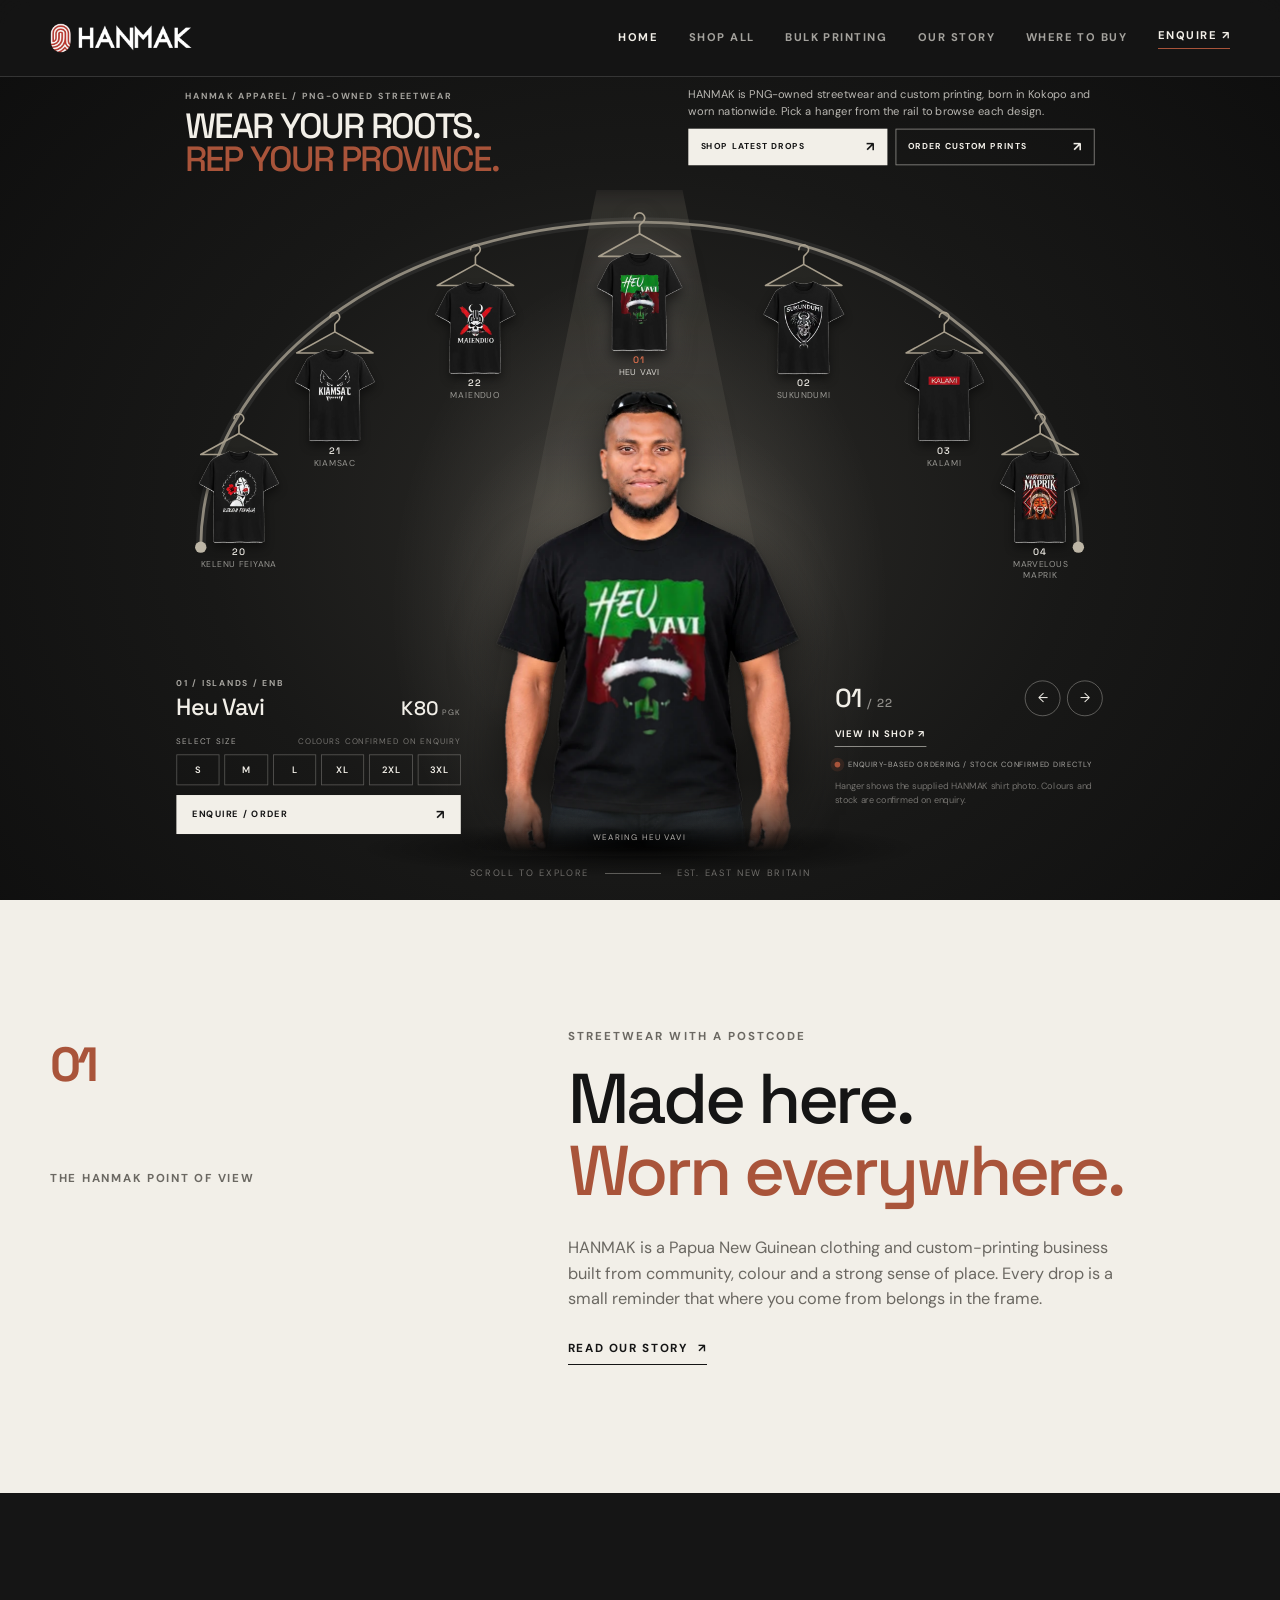
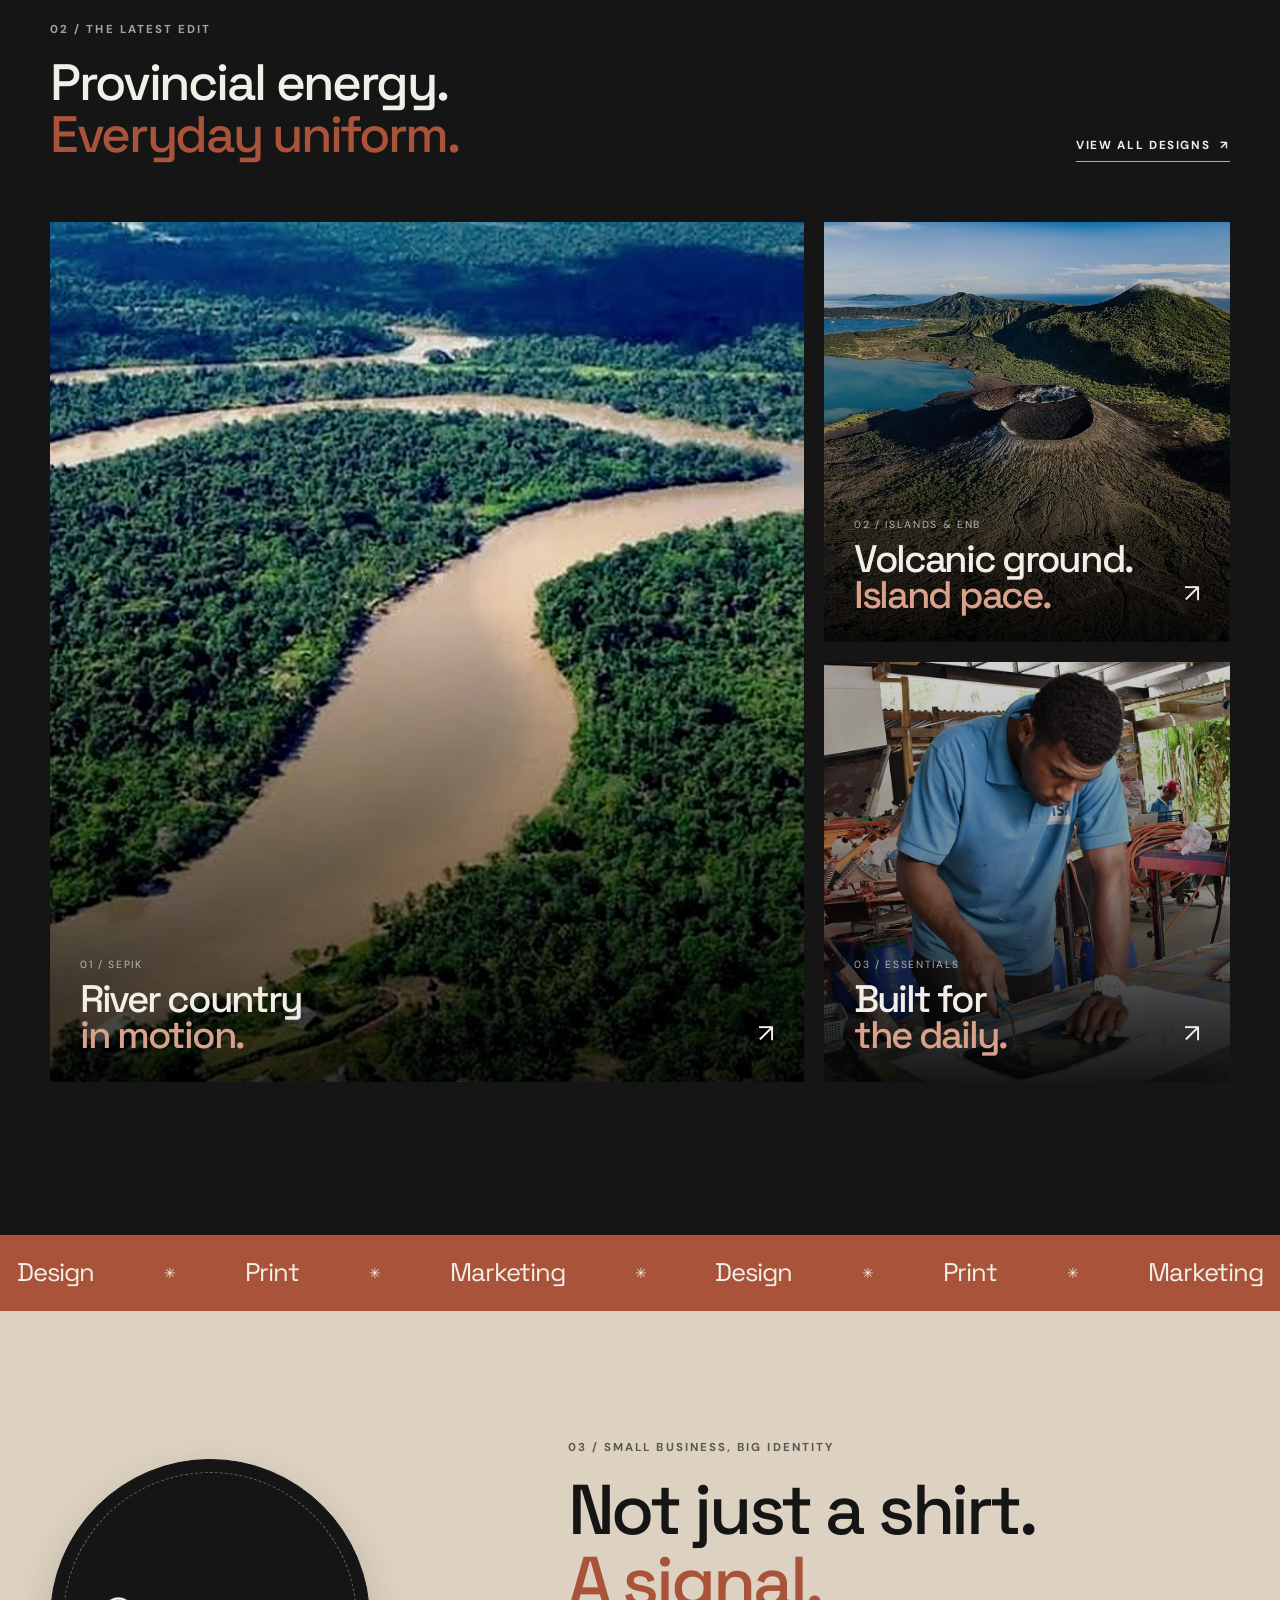
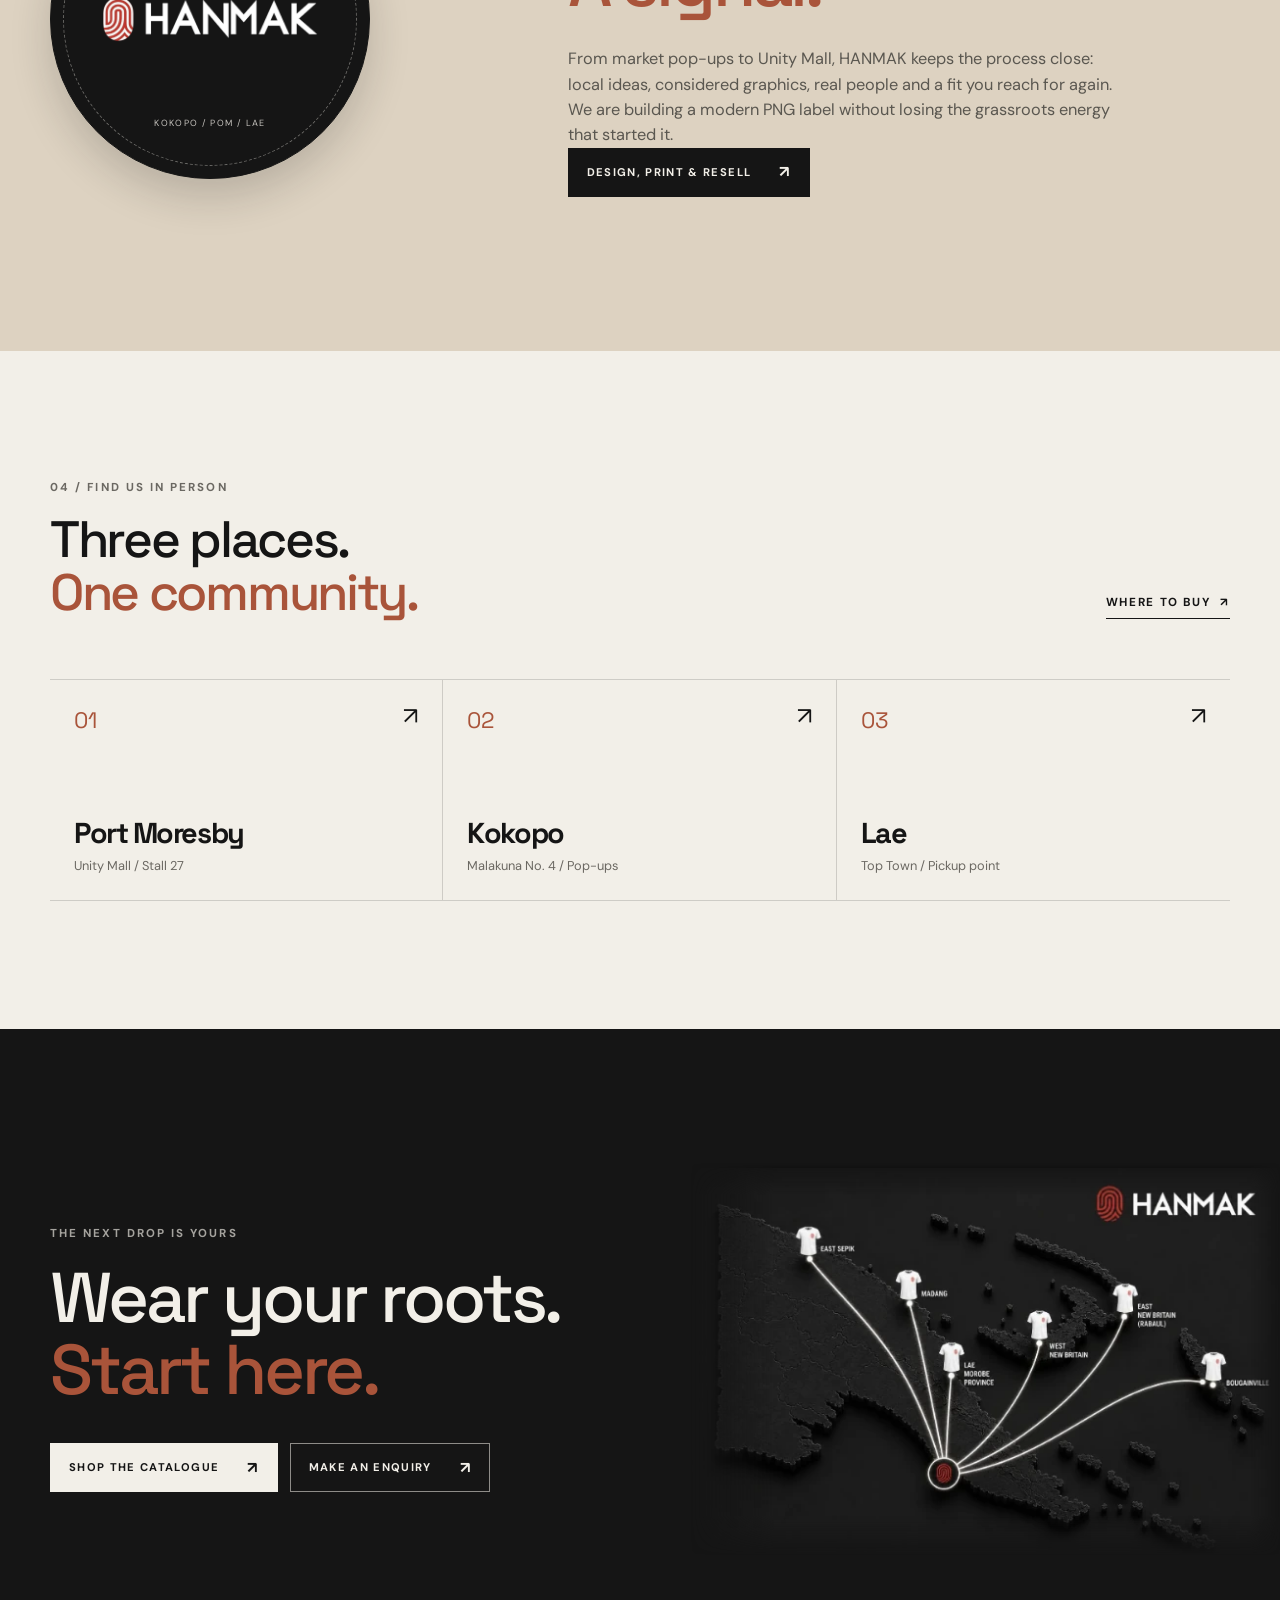
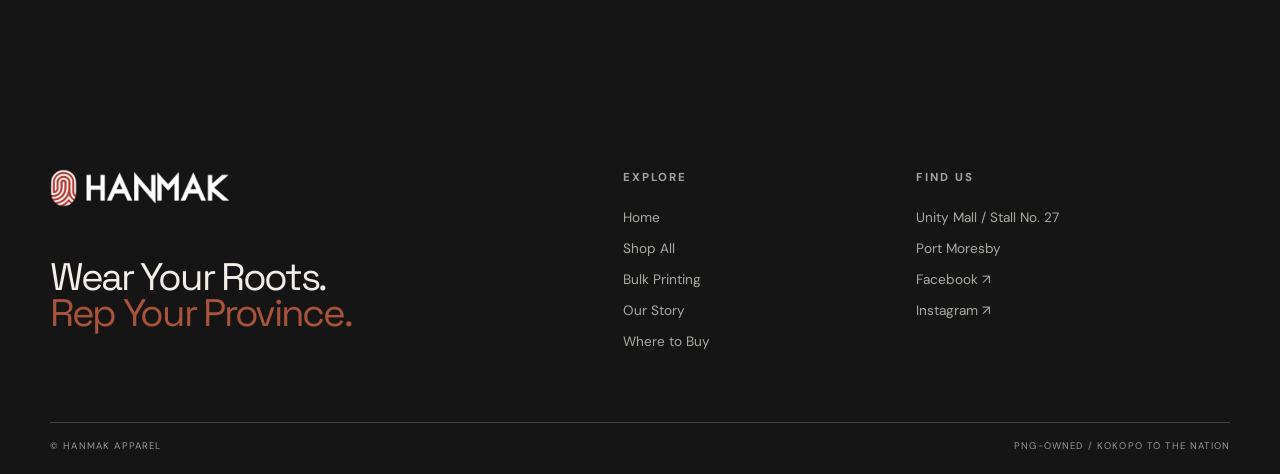
==== commit 2a22da37: "Add files via upload" ====
--- a/index.html
+++ b/index.html
@@ -116,7 +116,7 @@
 
     <section class="section section-sand manifesto-section">
       <div class="container manifesto-grid">
-        <div class="manifesto-stamp reveal from-left"><span>PNG<br>OWNED</span><small>KOKOPO / POM / LAE</small></div>
+        <div class="manifesto-stamp reveal from-left"><img class="manifesto-stamp-logo" src="images/hanmak-logo.webp" alt="HANMAK" width="900" height="190" loading="lazy" decoding="async"><small>KOKOPO / POM / LAE</small></div>
         <div class="manifesto-copy reveal from-right"><p class="eyebrow">03 / Small business, big identity</p><h2 class="display display-lg">Not just a shirt.<br><em>A signal.</em></h2><p>From market pop-ups to Unity Mall, HANMAK keeps the process close: local ideas, considered graphics, real people and a fit you reach for again. We are building a modern PNG label without losing the grassroots energy that started it.</p><a class="button button-dark" href="services.html">Design, print &amp; resell <span>↗</span></a></div>
       </div>
     </section>
@@ -133,7 +133,7 @@
     </section>
 
     <section class="cta-band">
-      <div class="cta-band-noise"></div><div class="container cta-band-inner"><p class="eyebrow eyebrow-light reveal from-left">The next drop is yours</p><h2 class="display display-lg light reveal from-left delay-1">Wear your roots.<br><em>Start here.</em></h2><div class="hero-actions reveal from-left delay-2"><a class="button button-light" href="shop.html">Shop the catalogue <span>↗</span></a><a class="button button-ghost-light" href="contact.html#enquiry">Make an enquiry <span>↗</span></a></div></div>
+      <div class="cta-band-noise"></div><img class="cta-band-map reveal from-right" src="images/hanmak-png-map.webp" alt="Map of Papua New Guinea linking Port Moresby to East Sepik, Madang, Lae, West New Britain, East New Britain and Bougainville" width="601" height="400" loading="lazy" decoding="async"><div class="container cta-band-inner"><p class="eyebrow eyebrow-light reveal from-left">The next drop is yours</p><h2 class="display display-lg light reveal from-left delay-1">Wear your roots.<br><em>Start here.</em></h2><div class="hero-actions reveal from-left delay-2"><a class="button button-light" href="shop.html">Shop the catalogue <span>↗</span></a><a class="button button-ghost-light" href="contact.html#enquiry">Make an enquiry <span>↗</span></a></div></div>
     </section>
   </main>
   <div data-site-footer></div>
--- a/styles.css
+++ b/styles.css
@@ -313,3 +313,53 @@
 .wtb-figure:after{background:linear-gradient(180deg,rgba(14,14,14,.25) 0,rgba(14,14,14,.35) 30%,rgba(14,14,14,.82) 62%,rgba(14,14,14,.94) 100%)}
 .wtb-overlay .display em{color:#e6ad98}
 .wtb-overlay .eyebrow{color:rgba(242,239,232,.85)}
+
+/* Manifesto stamp: HANMAK logo on a solid dark seal */
+.manifesto-stamp{background:#151515;border-color:#151515;box-shadow:0 18px 40px rgba(21,21,21,.18)}
+.manifesto-stamp:after{border-color:rgba(242,239,232,.38)}
+.manifesto-stamp-logo{width:68%;height:auto;display:block}
+.manifesto-stamp small{color:rgba(242,239,232,.8)}
+
+/* CTA band: PNG map takes the place of the decorative rings */
+.cta-band:before,.cta-band:after{display:none}
+.cta-band-map{position:absolute;right:max(0px,calc((100vw - 1200px)/2 - 40px));top:0;bottom:0;margin:auto 0;width:min(46vw,660px);height:auto;-webkit-mask-image:linear-gradient(90deg,transparent 0,#000 14%,#000 95%,transparent 100%),linear-gradient(180deg,transparent 0,#000 8%,#000 90%,transparent 100%);-webkit-mask-composite:source-in;mask-image:linear-gradient(90deg,transparent 0,#000 14%,#000 95%,transparent 100%),linear-gradient(180deg,transparent 0,#000 8%,#000 90%,transparent 100%);mask-composite:intersect;pointer-events:none}
+@media(max-width:900px){
+  .cta-band{flex-direction:column;align-items:stretch;justify-content:center;padding:56px 0 24px}
+  .cta-band-map{position:relative;right:auto;top:auto;bottom:auto;order:2;width:100%;max-width:520px;margin:28px auto 0}
+  .cta-band-inner{order:1}
+}
+
+/* Our Story: photo under "The Beginning" */
+.story-intro-side{display:grid;gap:clamp(32px,4vw,56px);align-content:start}
+.story-intro-photo{margin:0;overflow:hidden;aspect-ratio:3/2;background:#1b1b1b}
+.story-intro-photo img{display:block;width:100%;height:100%;object-fit:cover}
+
+/* Our Story: Unity Mall photo behind the stall number */
+.story-stat{position:relative;overflow:hidden;isolation:isolate}
+.story-stat-bg{position:absolute;inset:0;width:100%;height:100%;object-fit:cover;object-position:50% 55%;z-index:-2}
+.story-stat:after{content:"";position:absolute;inset:0;z-index:-1;background:linear-gradient(180deg,rgba(21,21,21,.7) 0,rgba(21,21,21,.5) 40%,rgba(21,21,21,.82) 100%)}
+.story-stat span,.story-stat small{text-shadow:0 1px 12px rgba(0,0,0,.6)}
+.story-stat strong{text-shadow:0 2px 24px rgba(0,0,0,.55)}
+
+/* Where to Buy: each location photo sits behind its card text */
+.locations-grid .location-card{position:relative;overflow:hidden;isolation:isolate;min-height:520px;background:#151515;color:var(--cream)}
+.locations-grid .location-photo{position:absolute;inset:0;margin:0;display:block;z-index:-2;background:#151515}
+.locations-grid .location-photo img{width:100%;height:100%;aspect-ratio:auto;max-height:none;object-fit:cover;object-position:50% 50%}
+.locations-grid .location-card:after{content:"";position:absolute;inset:0;z-index:-1;background:linear-gradient(180deg,rgba(21,21,21,.62) 0,rgba(21,21,21,.3) 32%,rgba(21,21,21,.88) 100%);pointer-events:none}
+.locations-grid .location-card-top{color:rgba(242,239,232,.85)}
+.locations-grid .location-card h3 em{color:#e6ad98}
+.locations-grid .location-card p,.locations-grid .location-card .hours span{color:rgba(242,239,232,.85)}
+.locations-grid .location-card .hours strong,.locations-grid .location-card .text-link{color:var(--cream)}
+.locations-grid .location-card h3,.locations-grid .location-card p,.locations-grid .location-card-top{text-shadow:0 1px 14px rgba(0,0,0,.55)}
+@media(max-width:900px){.locations-grid .location-card{min-height:460px}}
+.locations-grid .location-card:not(.location-card-feature) .text-link{margin-top:22px}
+.locations-grid .location-card .hours{margin-top:22px}
+
+/* Shop All hero: same treatment as Bulk Printing (photo, dark overlay, headline on top) */
+.shop-hero{min-height:clamp(560px,50vw,760px);display:grid;grid-template-columns:100%;align-content:end;padding-bottom:clamp(48px,6vw,90px)}
+.shop-hero .page-hero-inner{grid-template-columns:1fr;gap:18px}
+.shop-hero .hero-bg img{object-position:35% 30%}
+.shop-hero .hero-bg:after{background:linear-gradient(180deg,rgba(15,15,15,.5) 0,rgba(15,15,15,.35) 30%,rgba(15,15,15,.9) 100%),linear-gradient(90deg,rgba(15,15,15,.55),rgba(15,15,15,.2) 60%,rgba(15,15,15,.45))}
+.shop-hero .page-hero-copy{color:rgba(242,239,232,.86)}
+.shop-hero .display-xl{text-shadow:0 2px 28px rgba(0,0,0,.5)}
+@media(max-width:700px){.shop-hero{min-height:620px}.shop-hero .hero-bg img{object-position:40% 30%}.shop-hero .display-xl{font-size:clamp(2.6rem,13vw,3.6rem)}}
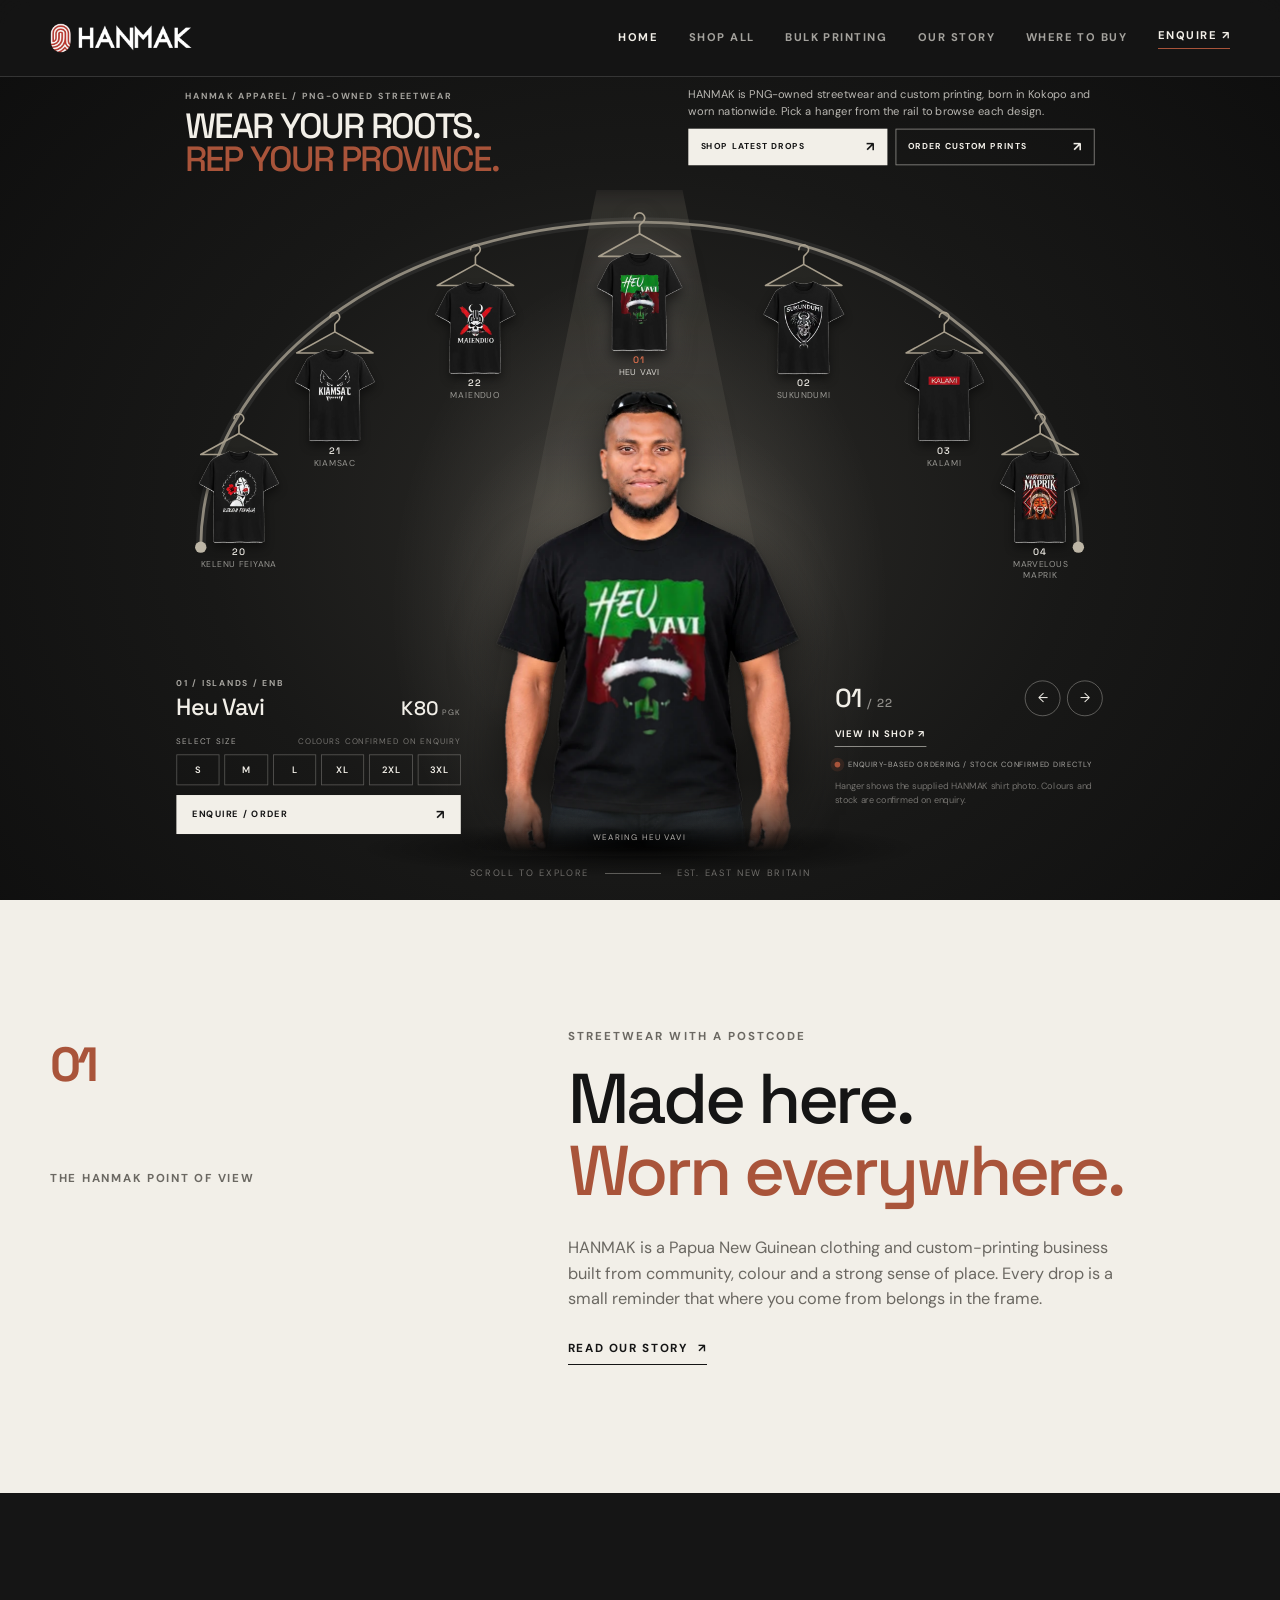
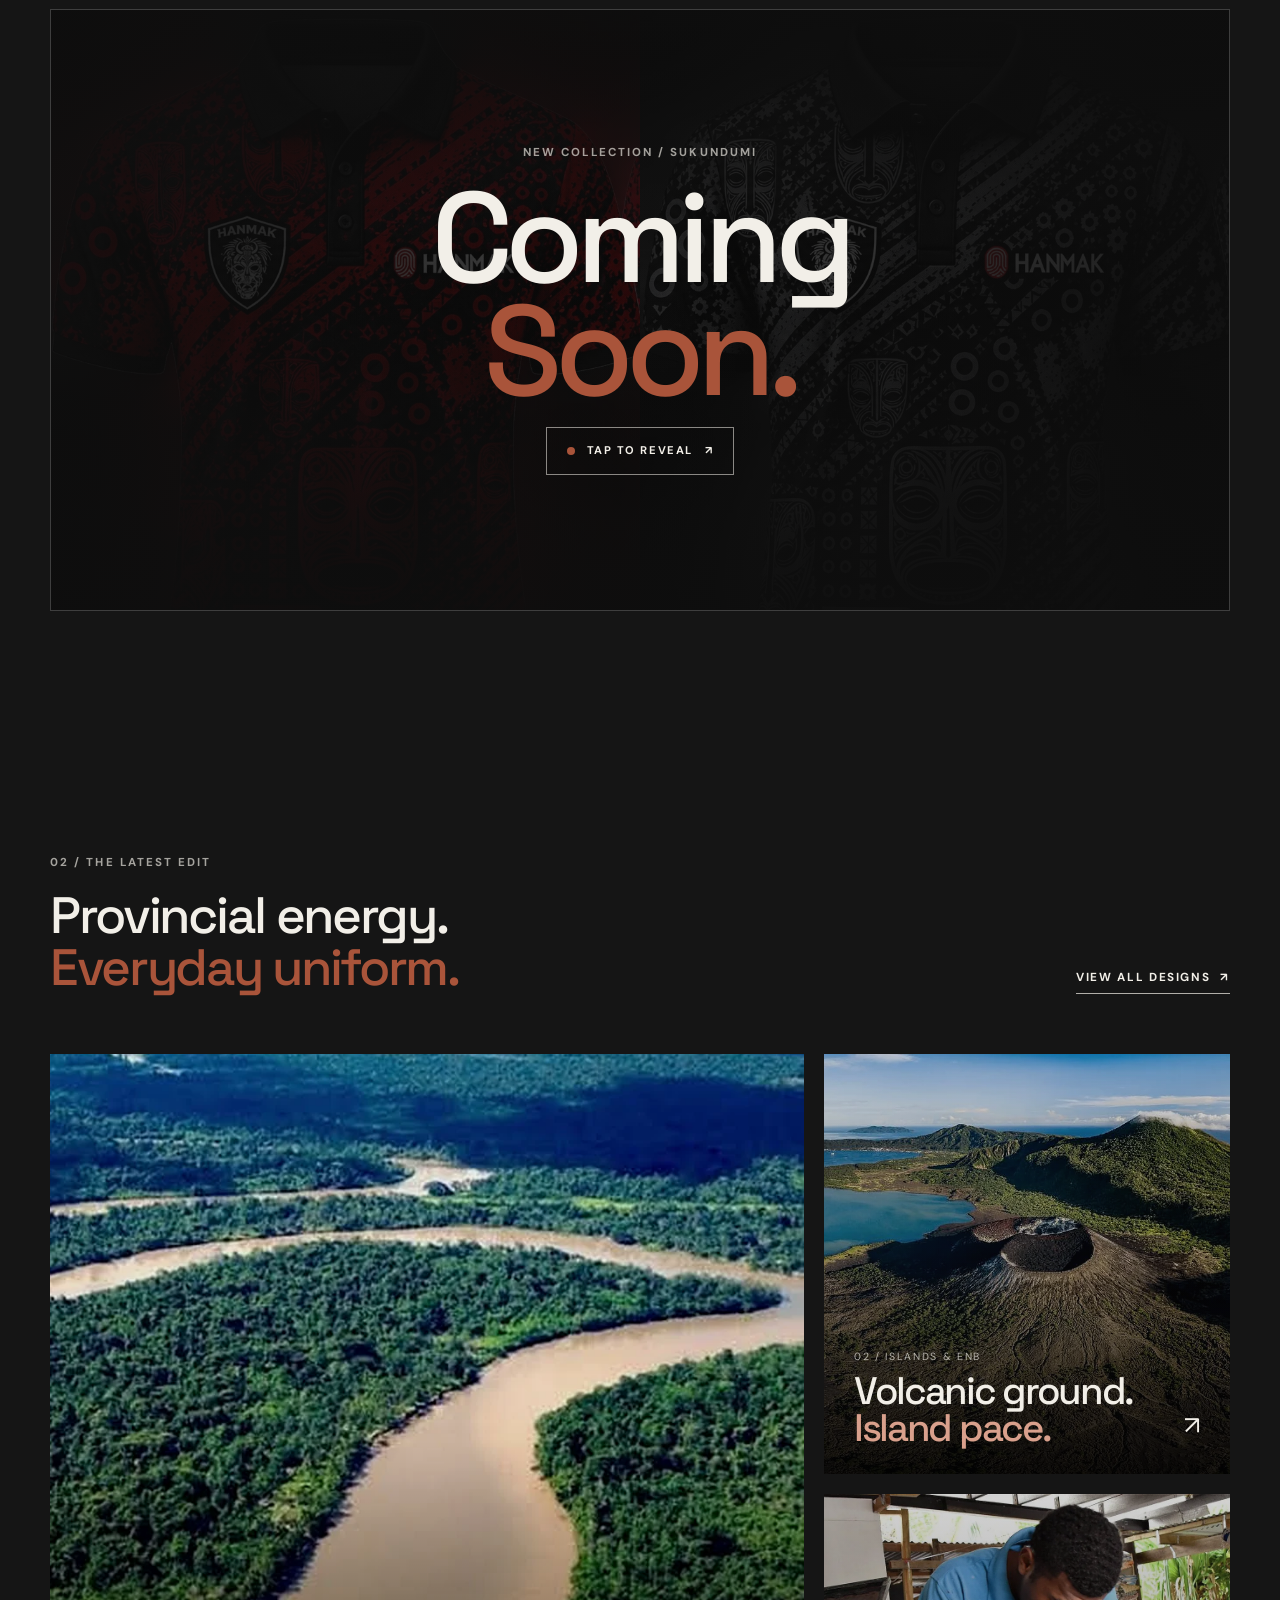
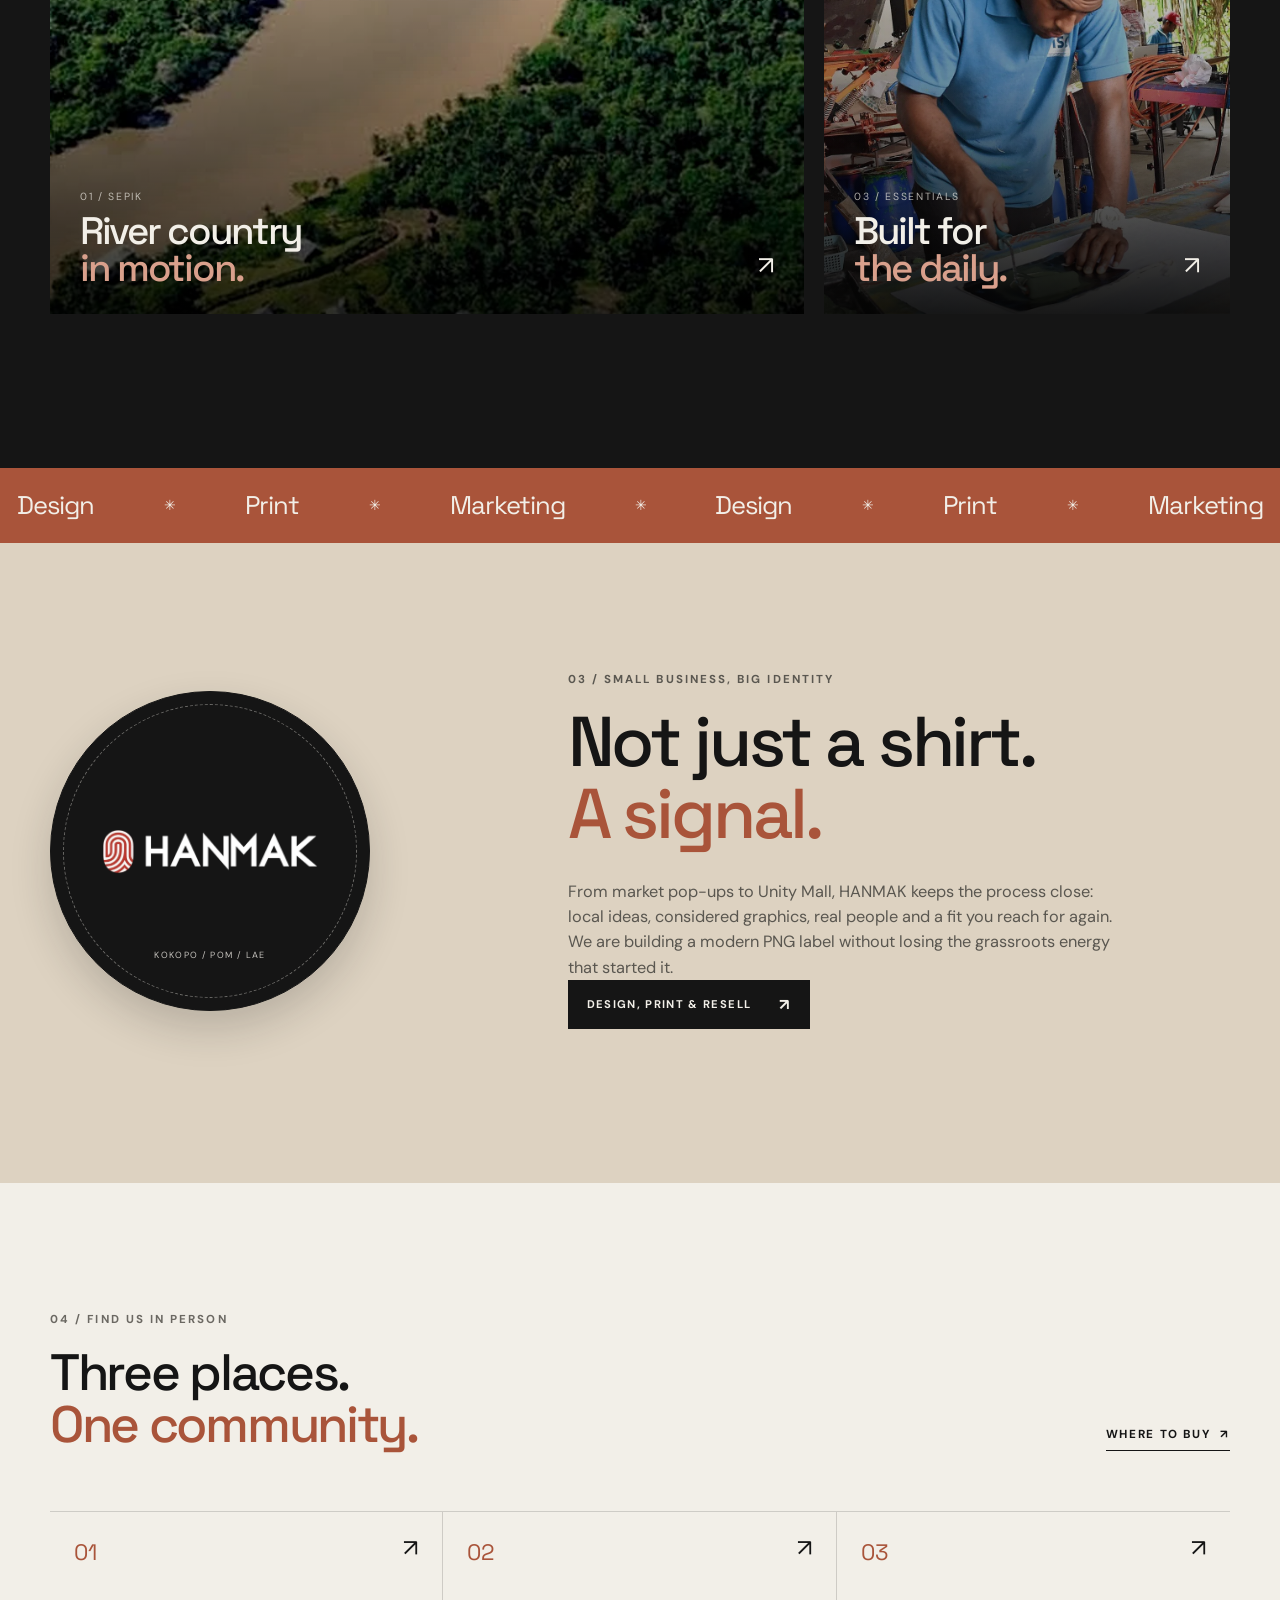
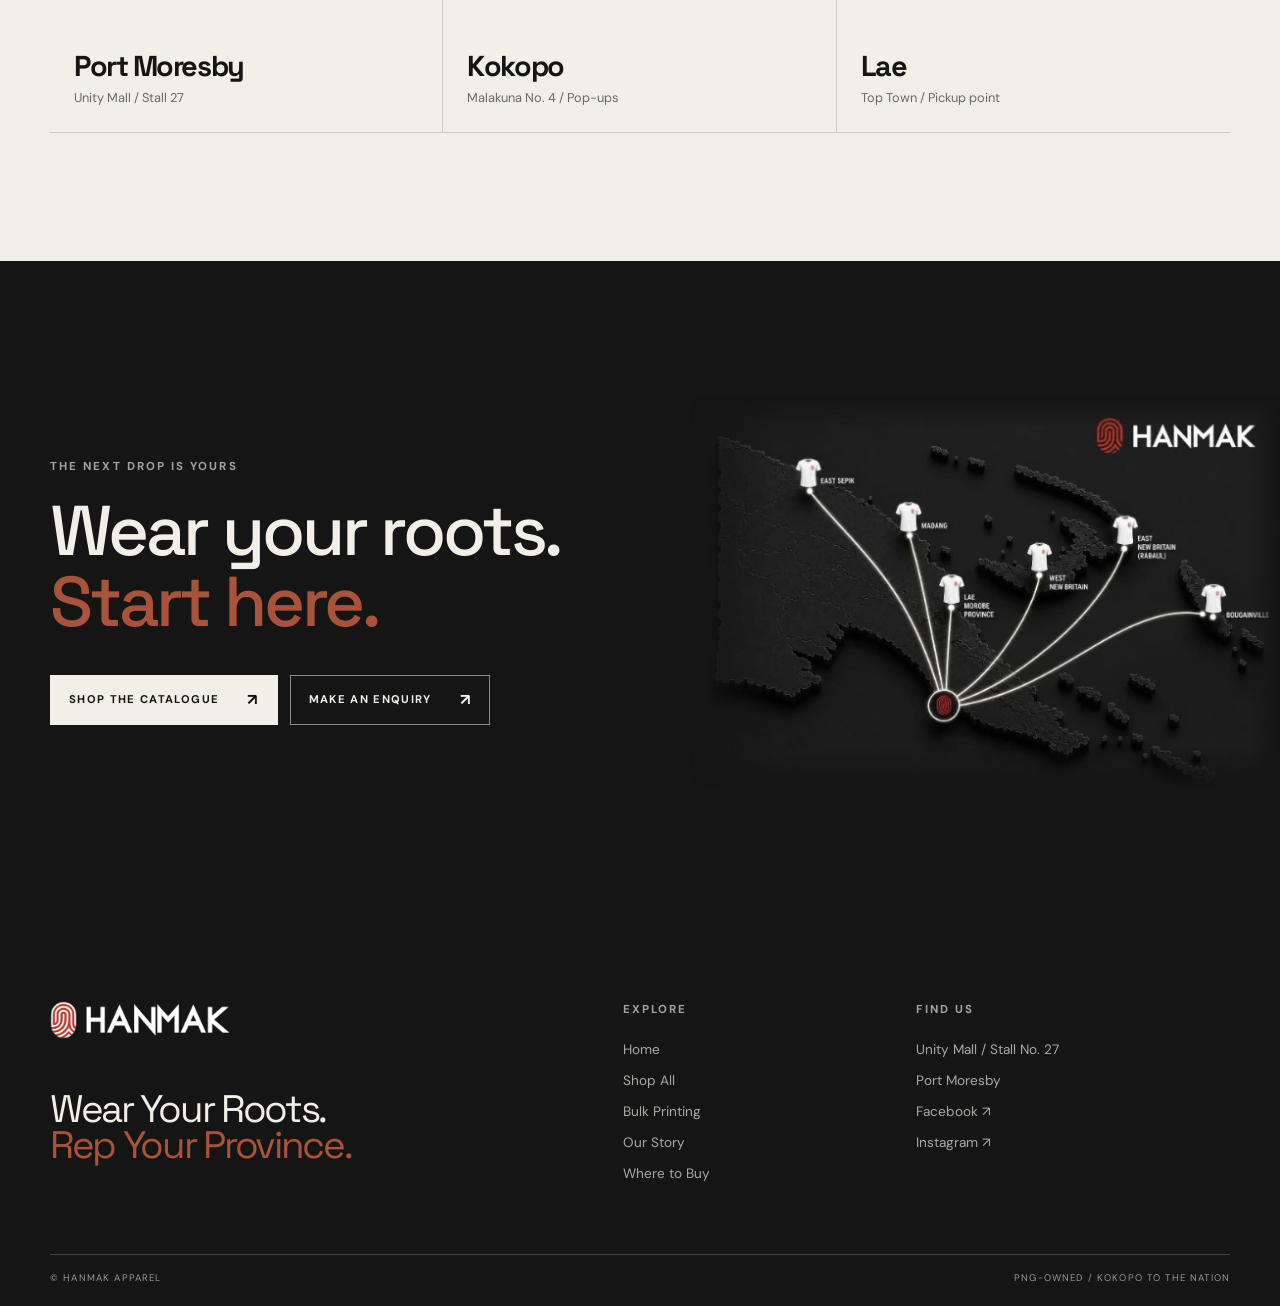
==== commit 39a12e55: "Add files via upload" ====
--- a/index.html
+++ b/index.html
@@ -12,6 +12,7 @@
   <link rel="icon" type="image/png" href="images/hanmak-icon.png">
   <link rel="apple-touch-icon" href="images/hanmak-icon.png">
   <link rel="stylesheet" href="styles.css">
+  <link rel="stylesheet" href="coming-soon.css">
 </head>
 <body data-page="home">
   <div data-site-header></div>
@@ -87,6 +88,45 @@
       </div>
     </section>
 
+    <section class="cs-section" aria-labelledby="cs-title">
+      <div class="container">
+        <div class="cs-stage reveal" data-cs>
+          <button type="button" class="cs-teaser" data-cs-open aria-expanded="false" aria-controls="cs-body">
+            <span class="cs-teaser-bg" aria-hidden="true"><img src="images/coming-soon/red-front.webp" alt="" width="838" height="1024" loading="lazy" decoding="async"><img src="images/coming-soon/black-front.webp" alt="" width="838" height="1024" loading="lazy" decoding="async"></span>
+            <span class="cs-teaser-copy">
+              <span class="eyebrow eyebrow-light">New collection / Sukundumi</span>
+              <span class="cs-title" id="cs-title">Coming<em>Soon.</em></span>
+              <span class="cs-hint"><i class="cs-pulse"></i>Tap to reveal <span aria-hidden="true">↗</span></span>
+            </span>
+          </button>
+          <div class="cs-body" id="cs-body" data-cs-body aria-hidden="true"><div class="cs-body-inner"><div class="cs-panel">
+            <div class="cs-head">
+              <div><p class="eyebrow eyebrow-light">Sukundumi collection</p><h2 class="display light">Coming <em>soon.</em></h2></div>
+              <button type="button" class="cs-close" data-cs-close aria-label="Close and go back">← Back</button>
+            </div>
+            <div class="cs-products">
+              <article class="cs-card">
+                <div class="cs-card-top"><p class="eyebrow eyebrow-light">Product 01</p><span class="cs-badge">Coming soon</span></div>
+                <h3 class="display light">Red Sukundumi</h3>
+                <div class="cs-views">
+                  <figure><img src="images/coming-soon/red-front.webp" alt="Red Sukundumi shirt, front view" width="838" height="1024" loading="lazy" decoding="async"><figcaption>Front</figcaption></figure>
+                  <figure><img src="images/coming-soon/red-back.webp" alt="Red Sukundumi shirt, back view with large mask artwork" width="698" height="1024" loading="lazy" decoding="async"><figcaption>Back</figcaption></figure>
+                </div>
+              </article>
+              <article class="cs-card">
+                <div class="cs-card-top"><p class="eyebrow eyebrow-light">Product 02</p><span class="cs-badge">Coming soon</span></div>
+                <h3 class="display light">Black Sukundumi</h3>
+                <div class="cs-views">
+                  <figure><img src="images/coming-soon/black-front.webp" alt="Black Sukundumi shirt, front view" width="838" height="1024" loading="lazy" decoding="async"><figcaption>Front</figcaption></figure>
+                  <figure><img src="images/coming-soon/black-back.webp" alt="Black Sukundumi shirt, back view with large mask artwork" width="698" height="1024" loading="lazy" decoding="async"><figcaption>Back</figcaption></figure>
+                </div>
+              </article>
+            </div>
+          </div></div></div>
+        </div>
+      </div>
+    </section>
+
     <section class="section section-ink collection-section">
       <div class="container">
         <div class="section-head reveal from-left">
@@ -138,5 +178,6 @@
   </main>
   <div data-site-footer></div>
   <script src="script.js"></script>
+  <script src="coming-soon.js" defer></script>
 </body>
 </html>
--- a/coming-soon.css
+++ b/coming-soon.css
@@ -0,0 +1,42 @@
+.cs-section{background:var(--ink);color:var(--cream);padding:clamp(70px,9vw,130px) 0;overflow:hidden}
+.cs-stage{position:relative;border:1px solid var(--line-light);background:#0e0e0e;isolation:isolate}
+.cs-teaser{all:unset;box-sizing:border-box;display:block;position:relative;width:100%;min-height:clamp(440px,48vw,600px);cursor:pointer;overflow:hidden;transition:opacity .5s ease,transform .6s cubic-bezier(.2,.7,.2,1)}
+.cs-teaser:focus-visible,.cs-close:focus-visible{outline:2px solid var(--rust);outline-offset:4px}
+.cs-teaser-bg{position:absolute;inset:0;display:grid;grid-template-columns:1fr 1fr;opacity:.5;filter:brightness(.55) saturate(.9);transition:transform 1.2s cubic-bezier(.2,.7,.2,1),filter .6s ease}
+.cs-teaser-bg img{width:100%;height:100%;object-fit:cover;object-position:50% 25%;display:block}
+.cs-teaser:hover .cs-teaser-bg,.cs-teaser:focus-visible .cs-teaser-bg{transform:scale(1.05);filter:brightness(.7) saturate(1)}
+.cs-teaser:after{content:'';position:absolute;inset:0;background:radial-gradient(ellipse at center,rgba(14,14,14,.15),rgba(14,14,14,.85) 80%),linear-gradient(180deg,rgba(14,14,14,.5),transparent 40%,rgba(14,14,14,.7))}
+.cs-teaser-copy{position:absolute;z-index:1;inset:0;display:flex;flex-direction:column;align-items:center;justify-content:center;text-align:center;padding:30px 24px;gap:20px}
+.cs-title{font-family:var(--display);font-weight:500;font-size:clamp(3.4rem,10vw,9rem);line-height:.88;letter-spacing:-.06em;margin:0}
+.cs-title em{font-style:normal;color:var(--rust);display:block}
+.cs-hint{display:inline-flex;align-items:center;gap:12px;border:1px solid rgba(242,239,232,.55);padding:14px 20px;font-size:.7rem;font-weight:700;letter-spacing:.14em;text-transform:uppercase;transition:background .3s,color .3s}
+.cs-teaser:hover .cs-hint,.cs-teaser:focus-visible .cs-hint{background:var(--cream);color:var(--ink)}
+.cs-pulse{width:8px;height:8px;border-radius:50%;background:var(--rust);animation:csPulse 1.8s ease-in-out infinite}
+@keyframes csPulse{50%{opacity:.25;transform:scale(1.6)}}
+.cs-body{display:grid;grid-template-rows:0fr;visibility:hidden;transition:grid-template-rows .75s cubic-bezier(.2,.7,.2,1),visibility 0s .75s}
+.cs-body-inner{overflow:hidden;min-height:0}
+.cs-stage.is-open .cs-teaser{display:none}
+.cs-stage.is-open .cs-body{grid-template-rows:1fr;visibility:visible;transition:grid-template-rows .75s cubic-bezier(.2,.7,.2,1),visibility 0s}
+.cs-panel{padding:clamp(26px,4vw,56px);opacity:0;transform:translateY(24px);transition:opacity .6s ease .25s,transform .7s cubic-bezier(.2,.7,.2,1) .25s}
+.cs-stage.is-open .cs-panel{opacity:1;transform:none}
+.cs-head{display:flex;justify-content:space-between;align-items:flex-start;gap:24px;margin-bottom:clamp(28px,4vw,50px)}
+.cs-head h2{font-size:clamp(2.4rem,5vw,4.8rem);font-weight:500;margin-top:14px}
+.cs-head h2 em{font-style:normal;color:var(--rust)}
+.cs-close{display:inline-flex;align-items:center;gap:10px;flex:none;background:none;border:1px solid rgba(242,239,232,.55);color:var(--cream);padding:12px 16px;font-size:.68rem;font-weight:700;letter-spacing:.14em;text-transform:uppercase;transition:background .3s,color .3s}
+.cs-close:hover{background:var(--cream);color:var(--ink)}
+.cs-products{display:grid;grid-template-columns:1fr 1fr;gap:clamp(16px,2.4vw,32px)}
+.cs-card{border:1px solid var(--line-light);padding:clamp(16px,2vw,26px);background:rgba(255,255,255,.02);opacity:0;transform:translateY(28px);transition:opacity .6s ease,transform .7s cubic-bezier(.2,.7,.2,1)}
+.cs-stage.is-open .cs-card{opacity:1;transform:none}
+.cs-stage.is-open .cs-card:nth-child(1){transition-delay:.35s}
+.cs-stage.is-open .cs-card:nth-child(2){transition-delay:.5s}
+.cs-card-top{display:flex;justify-content:space-between;align-items:center;gap:12px;margin-bottom:6px}
+.cs-badge{border:1px solid var(--rust);color:#e3a58f;padding:6px 10px;font-size:.6rem;font-weight:700;letter-spacing:.16em;text-transform:uppercase;white-space:nowrap}
+.cs-card h3{font-size:clamp(1.7rem,2.6vw,2.6rem);font-weight:500;margin-bottom:18px}
+.cs-views{display:grid;grid-template-columns:1fr 1fr;gap:10px;align-items:start}
+.cs-views figure{margin:0;background:#0b0b0b;overflow:hidden}
+.cs-views img{display:block;width:100%;height:auto;aspect-ratio:4/5;object-fit:contain;transition:transform .8s cubic-bezier(.2,.7,.2,1)}
+.cs-views figure:hover img{transform:scale(1.04)}
+.cs-views figcaption{padding:9px 2px 2px;font-size:.6rem;font-weight:700;letter-spacing:.15em;text-transform:uppercase;color:rgba(242,239,232,.6)}
+@media(max-width:900px){.cs-products{grid-template-columns:1fr}.cs-views{grid-template-columns:1fr 1fr}}
+@media(max-width:560px){.cs-section{padding:56px 0}.cs-head{flex-direction:column}.cs-close{align-self:flex-start}.cs-panel{padding:22px 16px}.cs-views{gap:8px}}
+@media(prefers-reduced-motion:reduce){.cs-body,.cs-panel,.cs-card,.cs-teaser,.cs-teaser-bg,.cs-views img{transition:none!important}.cs-pulse{animation:none}}
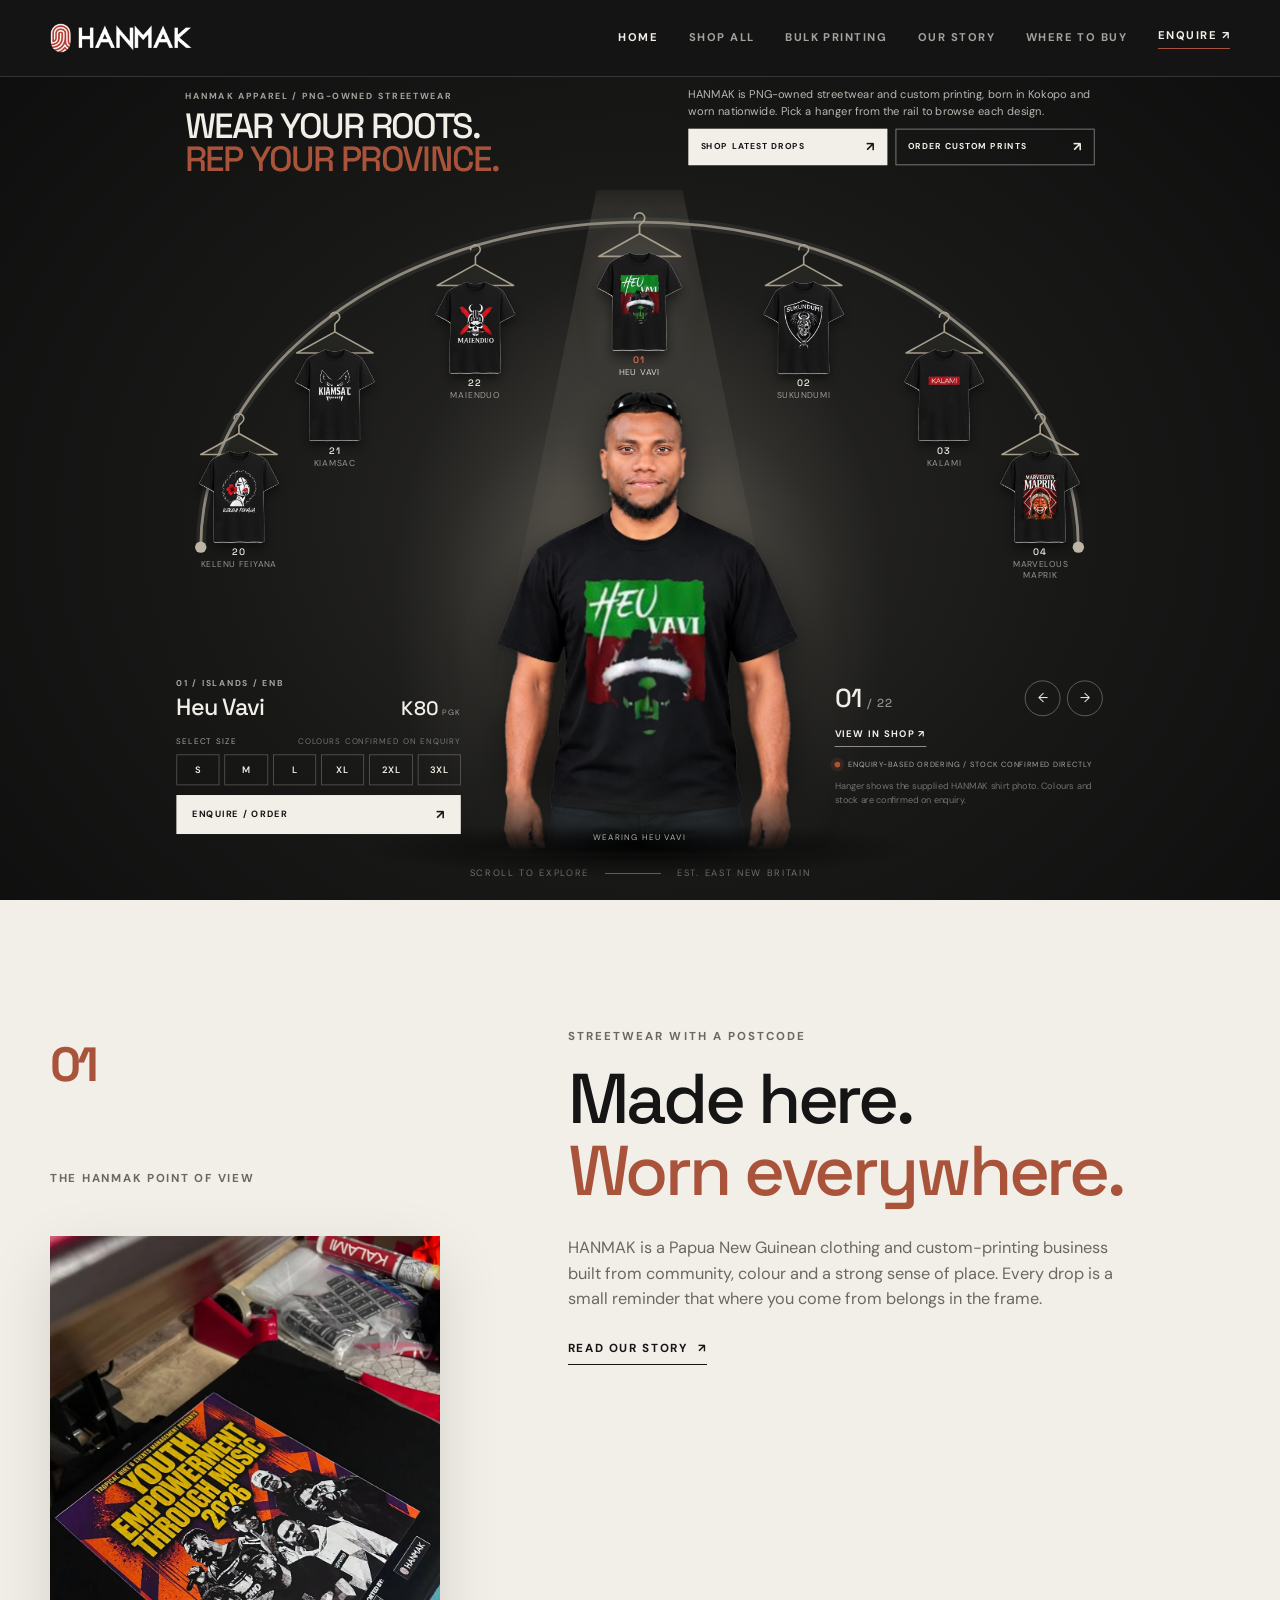
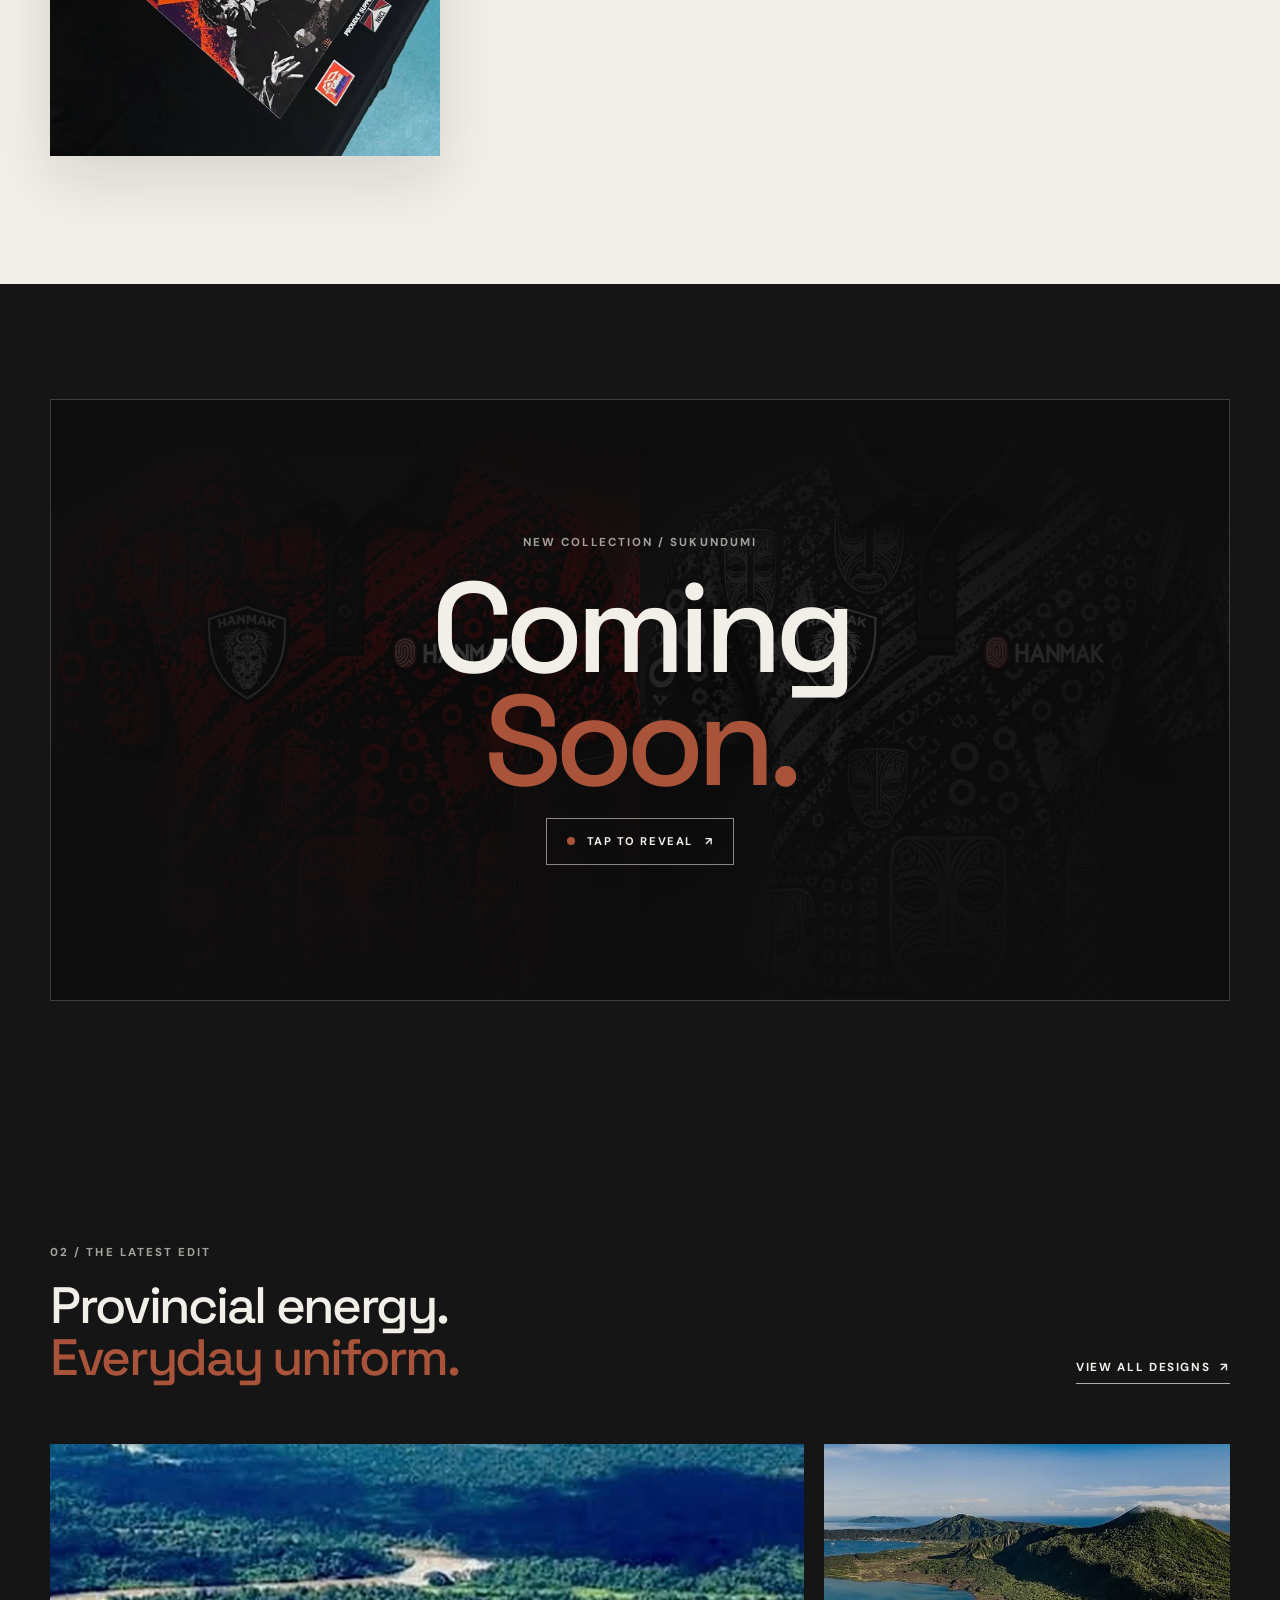
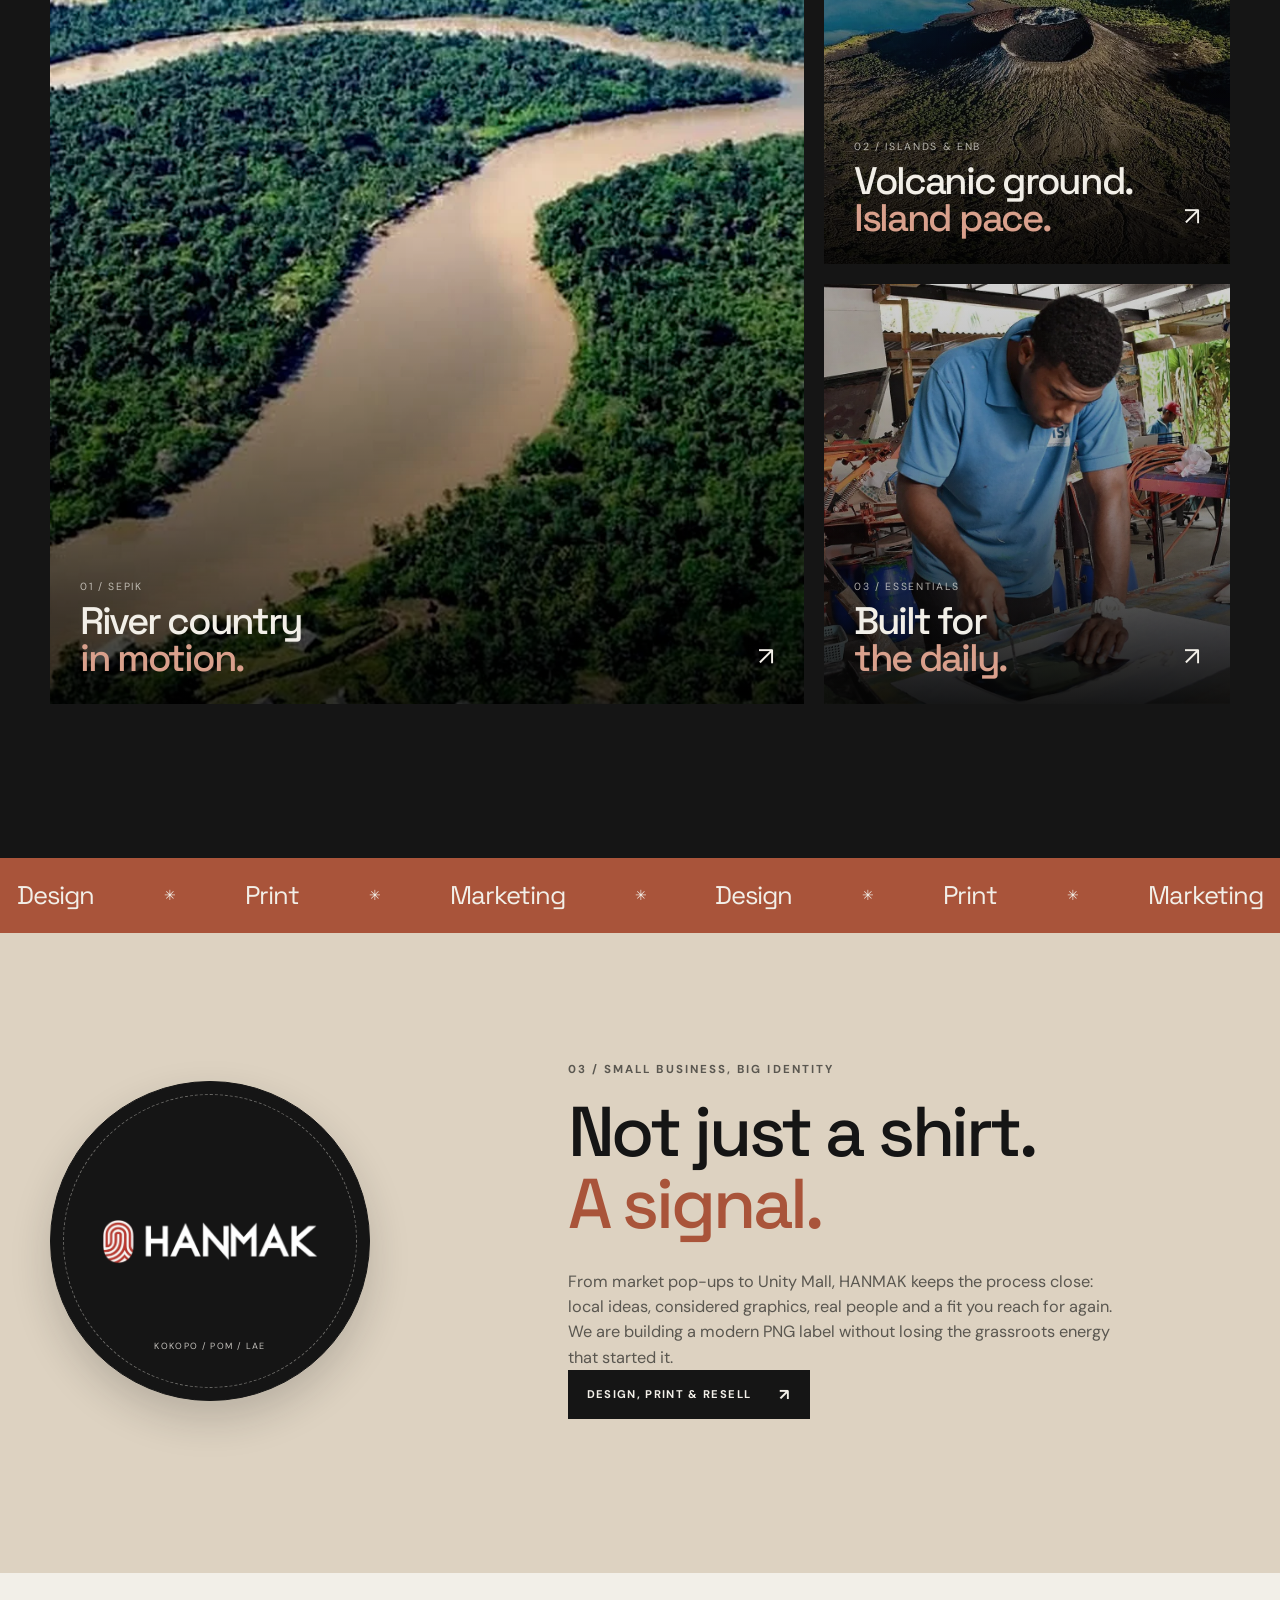
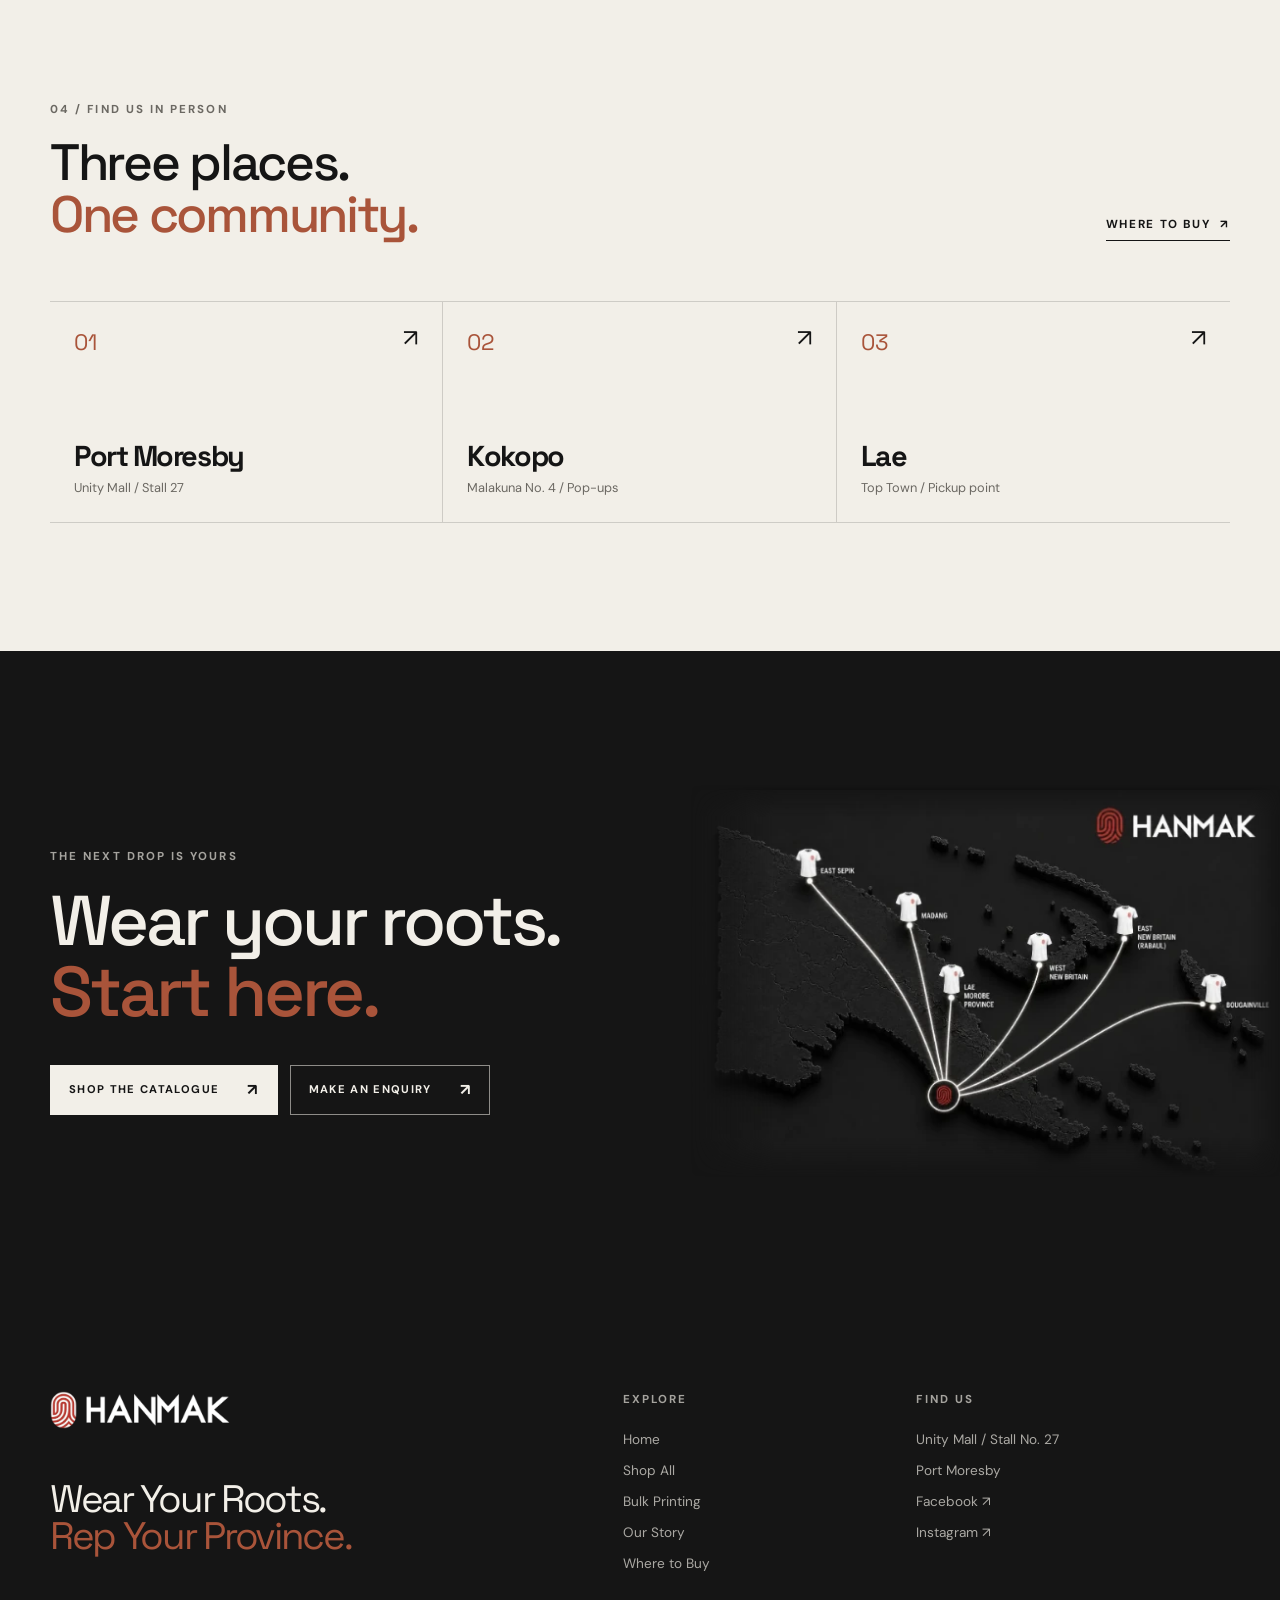
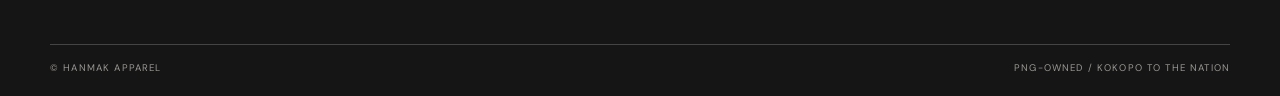
==== commit ae764360: "Add files via upload" ====
--- a/index.html
+++ b/index.html
@@ -78,7 +78,10 @@
 
     <section class="section section-cream intro-section">
       <div class="container intro-grid">
-        <div class="section-kicker reveal from-left"><span>01</span><span>THE HANMAK POINT OF VIEW</span></div>
+        <div class="intro-side">
+          <div class="section-kicker reveal from-left"><span>01</span><span>THE HANMAK POINT OF VIEW</span></div>
+          <figure class="intro-photo reveal from-left delay-1"><img src="images/photos/screen-print-youth-empowerment.webp" alt="A HANMAK screen-printed Youth Empowerment Through Music 2026 design on a black tee, fresh off the press" width="1000" height="1333" loading="lazy" decoding="async"></figure>
+        </div>
         <div class="intro-copy reveal from-right">
           <p class="eyebrow">Streetwear with a postcode</p>
           <h2 class="display display-lg">Made here.<br><em>Worn everywhere.</em></h2>
--- a/coming-soon.css
+++ b/coming-soon.css
@@ -40,3 +40,9 @@
 @media(max-width:900px){.cs-products{grid-template-columns:1fr}.cs-views{grid-template-columns:1fr 1fr}}
 @media(max-width:560px){.cs-section{padding:56px 0}.cs-head{flex-direction:column}.cs-close{align-self:flex-start}.cs-panel{padding:22px 16px}.cs-views{gap:8px}}
 @media(prefers-reduced-motion:reduce){.cs-body,.cs-panel,.cs-card,.cs-teaser,.cs-teaser-bg,.cs-views img{transition:none!important}.cs-pulse{animation:none}}
+
+.intro-side{display:flex;flex-direction:column;gap:clamp(28px,4vw,48px)}
+.intro-photo{margin:0;position:relative;overflow:hidden;background:#151515;box-shadow:var(--shadow)}
+.intro-photo img{display:block;width:100%;height:auto;aspect-ratio:3/4;object-fit:cover;object-position:50% 50%;transition:transform 1s cubic-bezier(.2,.7,.2,1)}
+.intro-photo:hover img{transform:scale(1.04)}
+@media(max-width:900px){.intro-photo{max-width:520px}.intro-photo img{aspect-ratio:3/3.4}}
